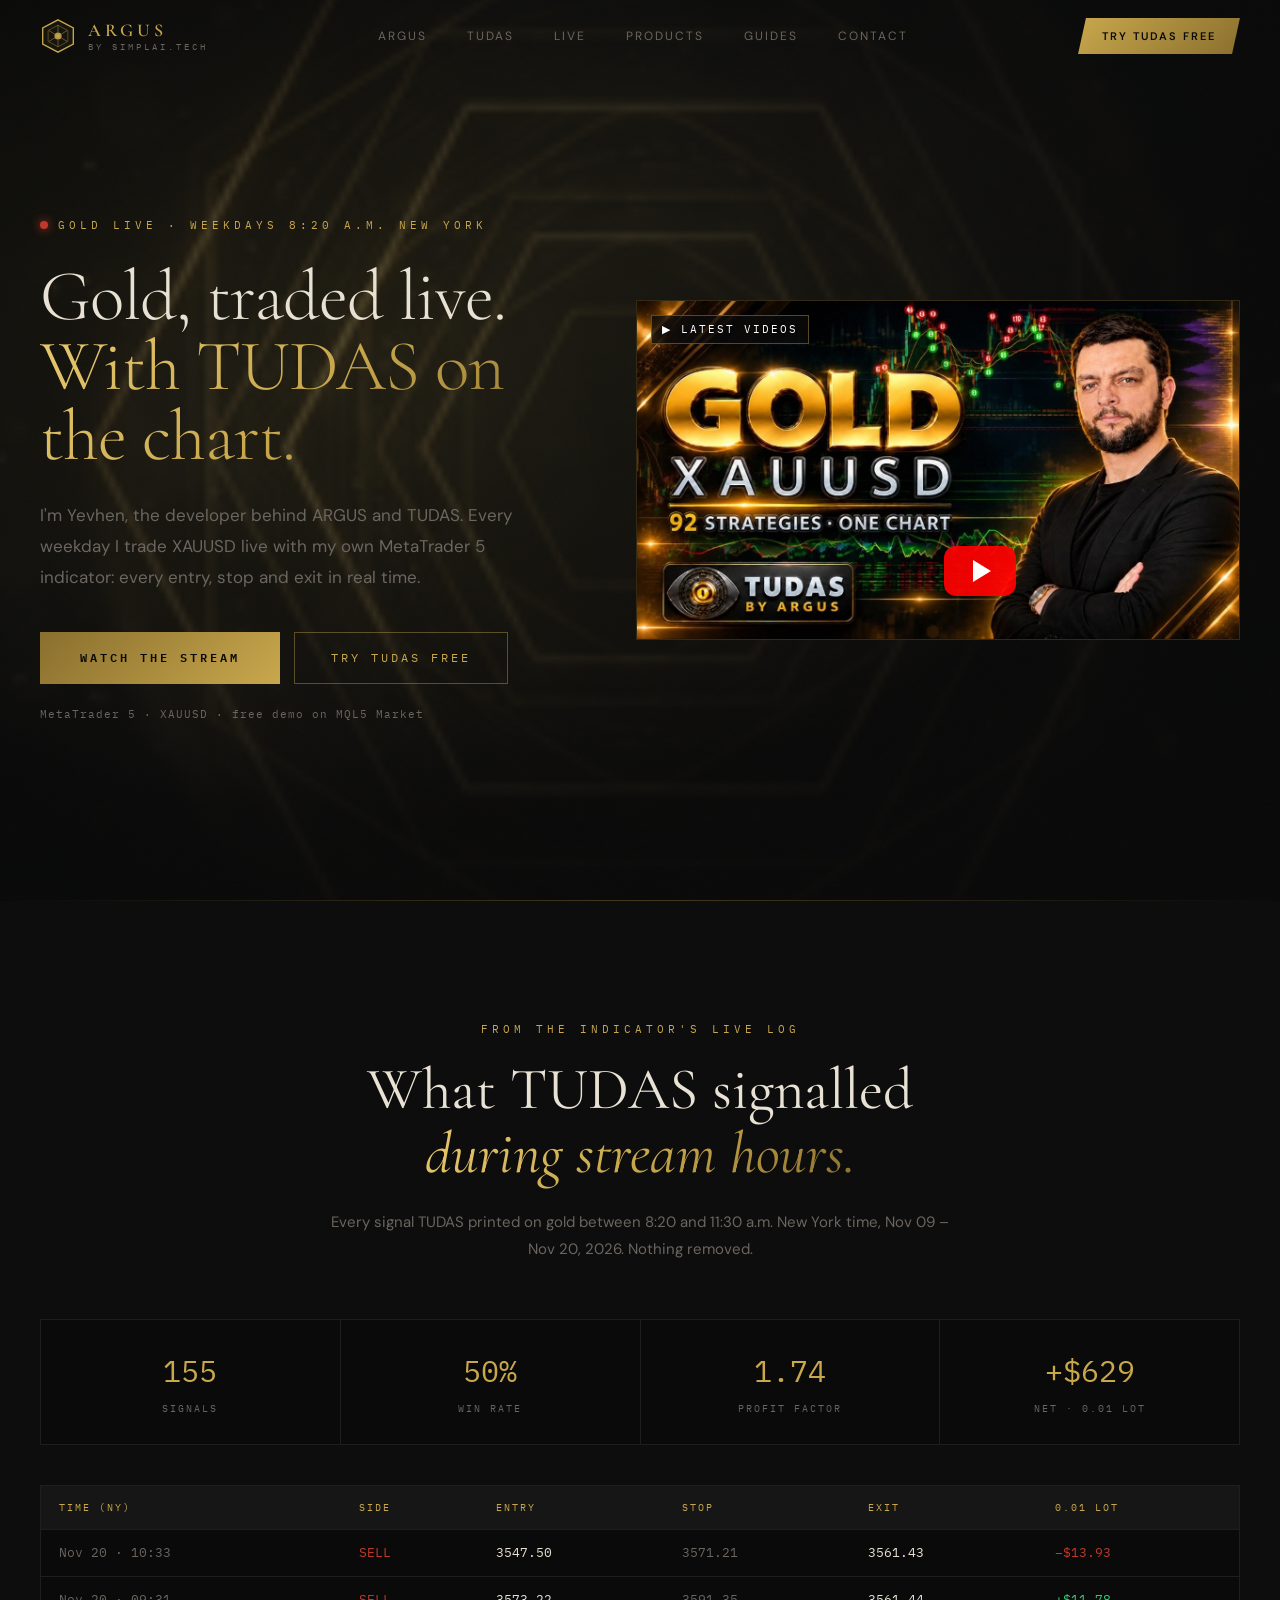
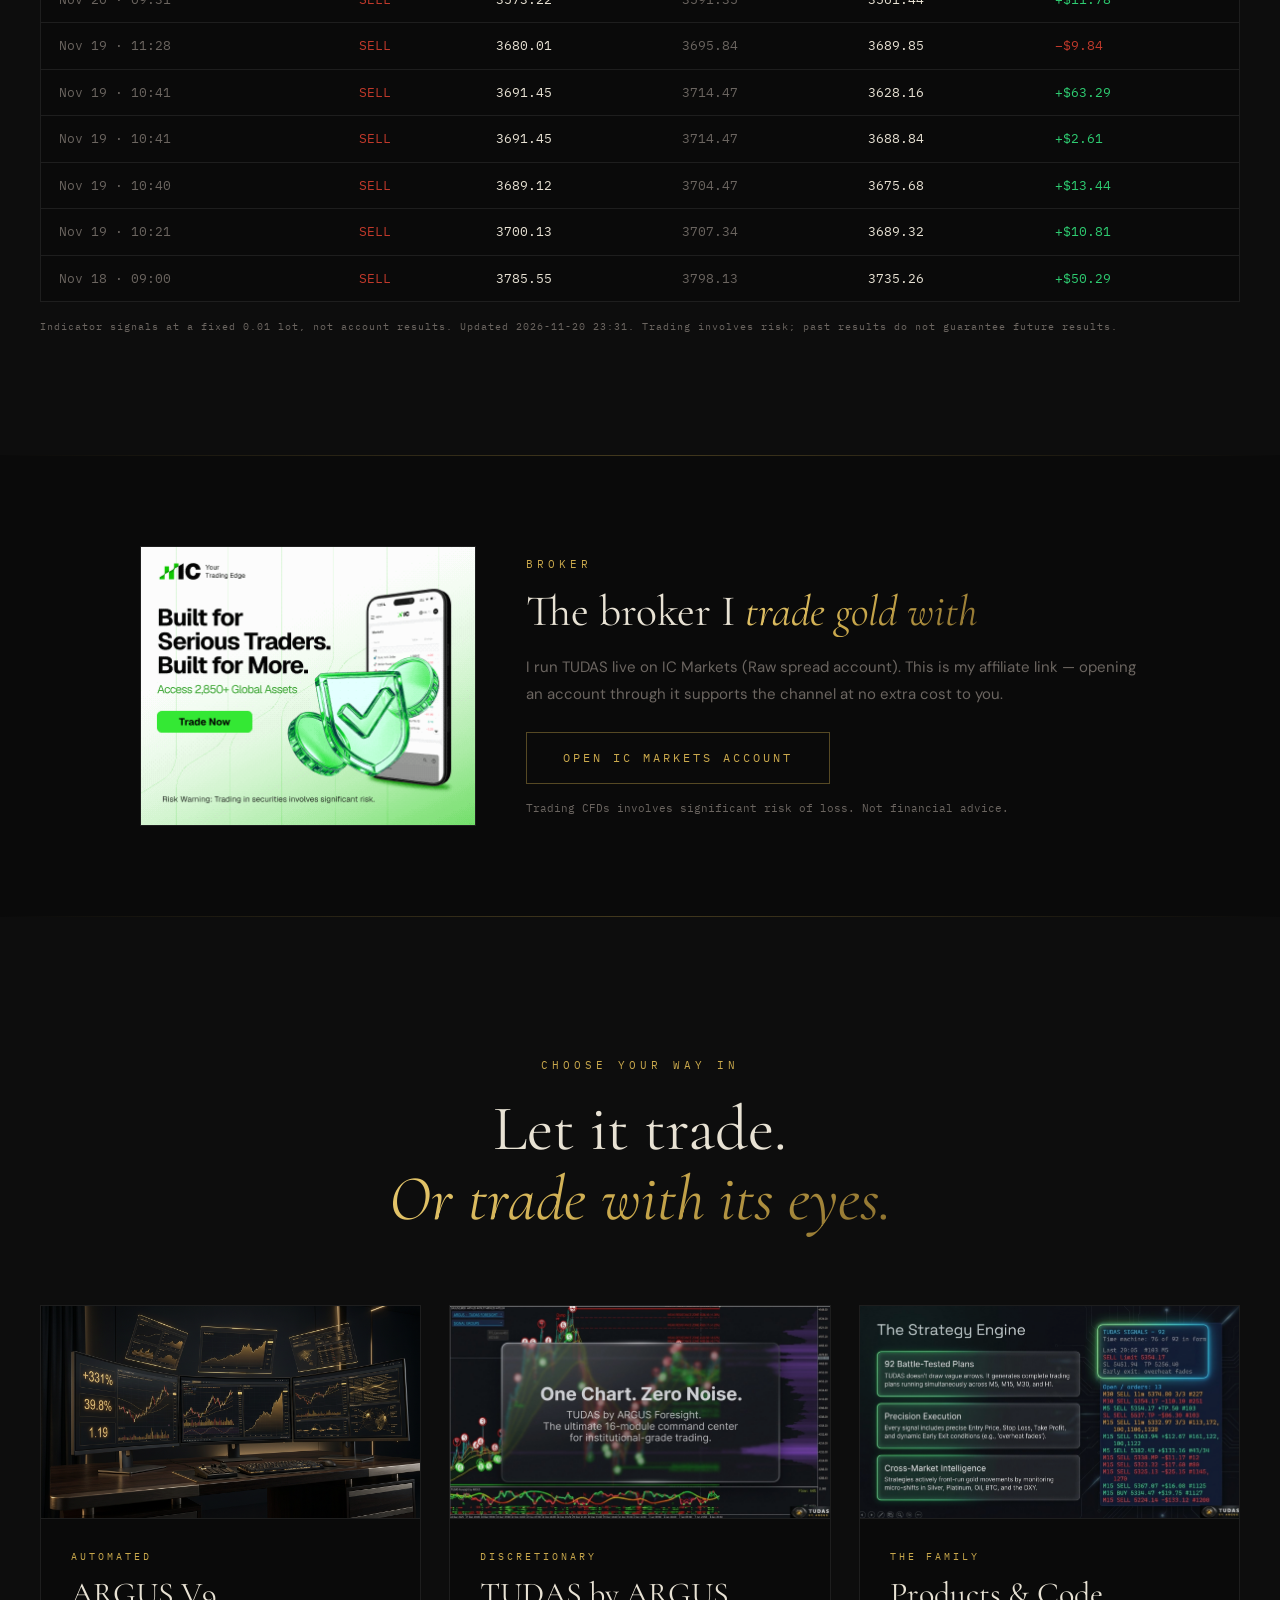
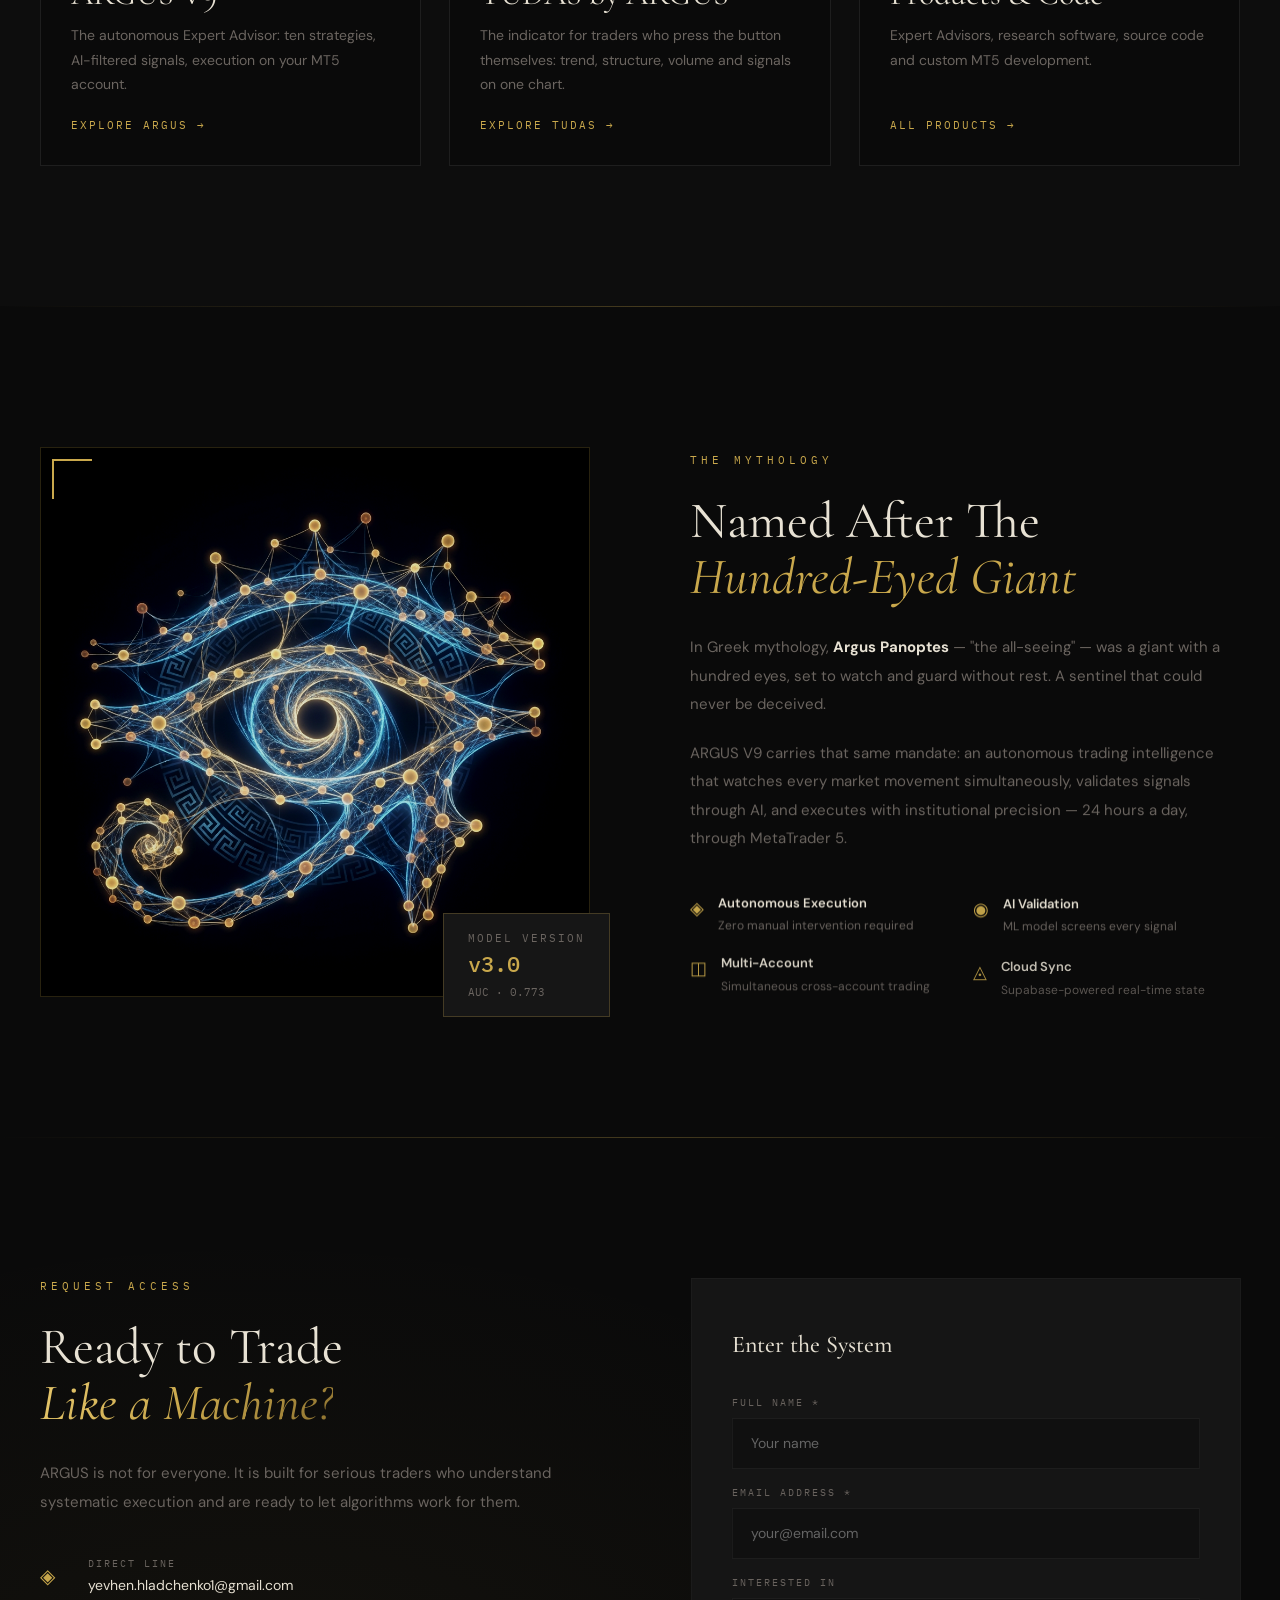
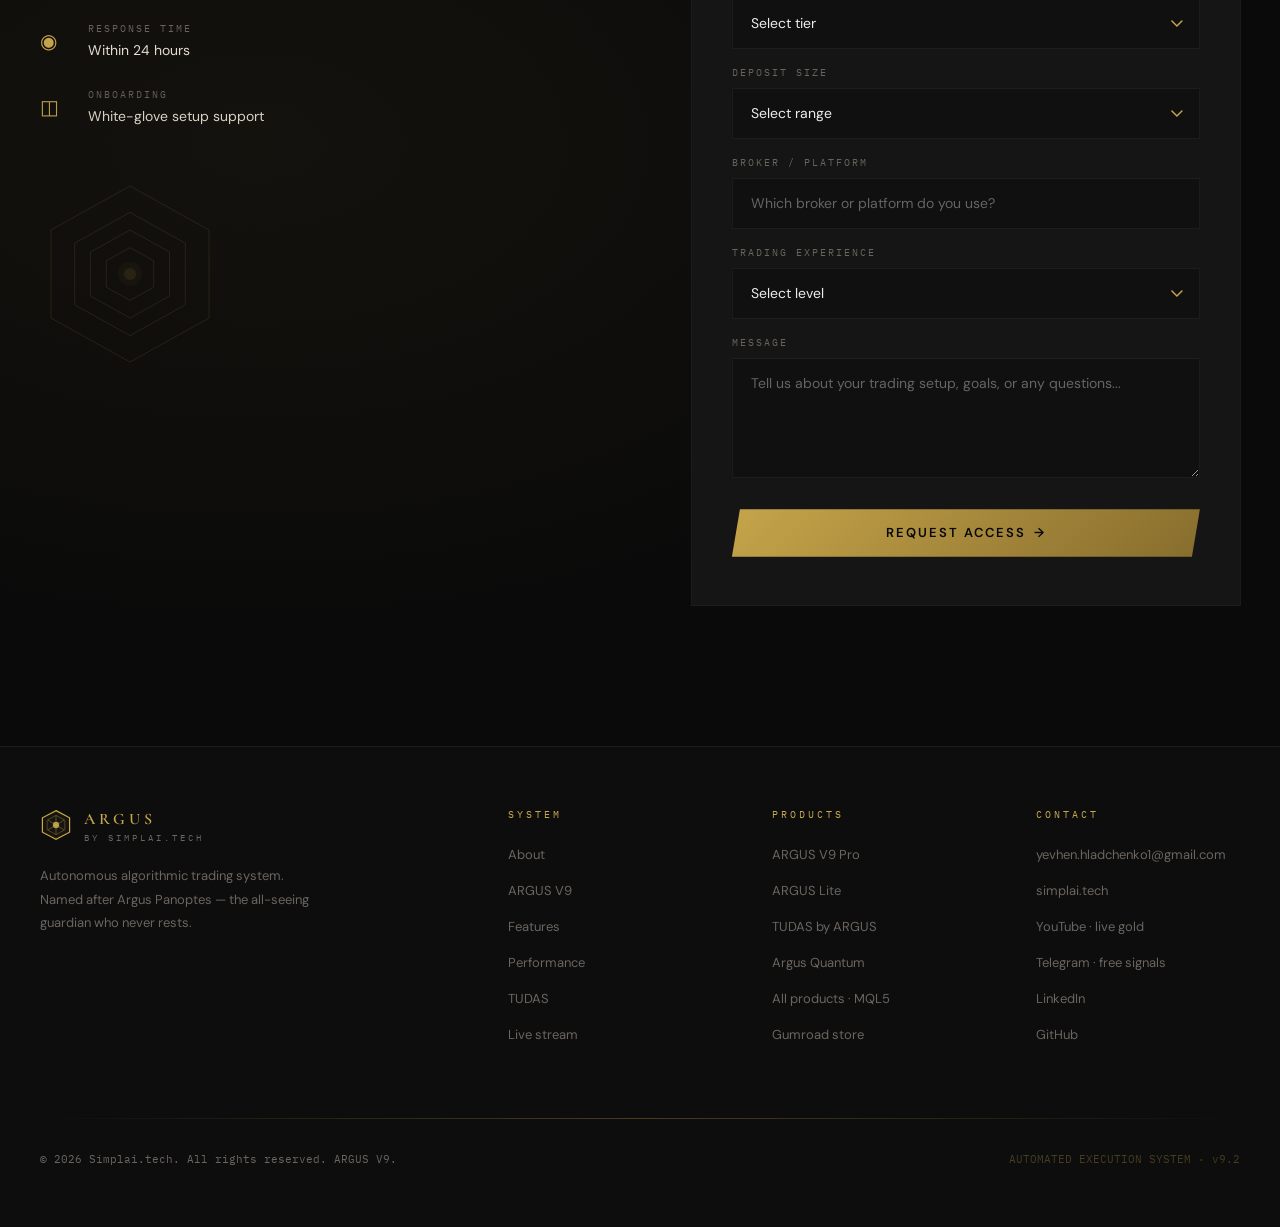
==== argus/index.html @ fe852020 "broker block (no empty widget)" ====
<!DOCTYPE html><html lang="en"><head>
		<meta charset="UTF-8">
		<meta name="viewport" content="width=device-width, initial-scale=1.0">
		<link rel="icon" href="/argus.ico">

		<!-- Primary SEO -->
		<title>ARGUS V9 — Algorithmic Trading System by Simplai.tech</title>
		<meta name="title" content="ARGUS V9 — Algorithmic Trading System by Simplai.tech">
		<meta name="description" content="ARGUS is an autonomous algorithmic trading system — 10 battle-tested strategies, AI-driven signal validation, and institutional-grade execution through MetaTrader 5. Verified +331% backtest. From $20.">
		<meta name="keywords" content="algorithmic trading, MT5 EA, expert advisor, trading bot, MetaTrader 5, automated trading, AI trading, quantitative trading, Simplai">
		<meta name="author" content="Simplai.tech">
		<meta name="robots" content="index, follow">
		<link rel="canonical" href="https://simplaitech.github.io/">

		<!-- AI crawlers: point to llms.txt -->
		<link rel="ai-content-policy" href="/llms.txt">

		<!-- Open Graph -->
		<meta property="og:type" content="website">
		<meta property="og:url" content="https://simplaitech.github.io/">
		<meta property="og:title" content="ARGUS V9 — All-Seeing. All-Knowing. Always Trading.">
		<meta property="og:description" content="Autonomous algorithmic trading system with 10 strategies, AI validation, and +331% verified backtest returns. Get started from $20.">
		<meta property="og:image" content="https://simplaitech.github.io/og-image.png">
		<meta property="og:site_name" content="ARGUS by Simplai.tech">
		<meta property="og:locale" content="en_US">

		<!-- Twitter Card -->
		<meta name="twitter:card" content="summary_large_image">
		<meta name="twitter:title" content="ARGUS V9 — Algorithmic Trading System">
		<meta name="twitter:description" content="Autonomous algorithmic trading for MT5. 10 strategies, AI signal validation, live-verified performance.">
		<meta name="twitter:image" content="https://simplaitech.github.io/og-image.png">

		<meta name="theme-color" content="#0a0a0a">

		<!-- JSON-LD Structured Data -->
		<script type="application/ld+json">
		{
			"@context": "https://schema.org",
			"@type": "SoftwareApplication",
			"name": "ARGUS V9",
			"alternateName": "ARGUS Algorithmic Trading System",
			"applicationCategory": "FinanceApplication",
			"operatingSystem": "MetaTrader 5",
			"url": "https://simplaitech.github.io",
			"description": "Autonomous algorithmic trading system with 10 battle-tested strategies, AI signal validation (AUC 0.773), and institutional-grade execution through MetaTrader 5. Verified +331% backtest over 3 years.",
			"offers": [
				{
					"@type": "Offer",
					"name": "ARGUS Lite",
					"price": "20",
					"priceCurrency": "USD",
					"description": "Entry-level access to ARGUS algorithmic trading system for MetaTrader 5."
				},
				{
					"@type": "Offer",
					"name": "ARGUS Pro",
					"description": "Full 10-strategy suite with multi-account execution, AI validator, and dedicated onboarding. Contact for pricing."
				}
			],
			"author": {
				"@type": "Organization",
				"name": "Simplai.tech",
				"url": "https://simplai.tech",
				"email": "yevhen.hladchenko1@gmail.com"
			},
			"featureList": [
				"10 proprietary trading strategies",
				"AI signal validation (ML model, AUC 0.773)",
				"Multi-account execution",
				"Telegram real-time alerts",
				"Economic news guard",
				"Session-aware trading (Asia, London, New York)",
				"Dynamic risk management",
				"Full backtest suite with Monte Carlo simulation"
			],
			"screenshot": "https://simplaitech.github.io/proof-analytics.png"
		}
		</script>

		<script type="application/ld+json">
		{
			"@context": "https://schema.org",
			"@type": "FAQPage",
			"mainEntity": [
				{
					"@type": "Question",
					"name": "Do I need trading experience to use ARGUS?",
					"acceptedAnswer": {
						"@type": "Answer",
						"text": "No. ARGUS handles signal generation, validation, and execution automatically. A personal setup call is included with every plan."
					}
				},
				{
					"@type": "Question",
					"name": "Which brokers does ARGUS support?",
					"acceptedAnswer": {
						"@type": "Answer",
						"text": "Any MT5-compatible broker. ARGUS connects via the standard MetaTrader 5 terminal."
					}
				},
				{
					"@type": "Question",
					"name": "What is the difference between ARGUS Lite and ARGUS Pro?",
					"acceptedAnswer": {
						"@type": "Answer",
						"text": "ARGUS Lite ($20 one-time) provides entry-level access with core strategies for a single MT5 account. ARGUS Pro includes the full 10-strategy suite, multi-account execution, AI Signal Validator, and dedicated onboarding. Contact for Pro pricing."
					}
				},
				{
					"@type": "Question",
					"name": "How quickly can I start trading with ARGUS?",
					"acceptedAnswer": {
						"@type": "Answer",
						"text": "After payment, setup takes under 48 hours including your personal onboarding call."
					}
				}
			]
		}
		</script>
		<script type="module" crossorigin="" src="/assets/index-C-zP-TEq.js"></script>
		<link rel="modulepreload" crossorigin="" href="/assets/react-BYOhtk1D.js">
		<link rel="modulepreload" crossorigin="" href="/assets/icons-CG9duShP.js">
		<link rel="modulepreload" crossorigin="" href="/assets/gsap-I1jVCVBc.js">
		<link rel="stylesheet" crossorigin="" href="/assets/index-C5UFaYpW.css">
	<script defer="" src="/runable.js" data-hostname="" data-url="https://r.lilstts.com/events"></script></head>
	<body>
		<div id="root"></div>
	

</body></html>
---- assets/index-C5UFaYpW.css ----
@import"https://fonts.googleapis.com/css2?family=Cormorant+Garamond:ital,wght@0,300;0,400;0,500;0,600;0,700;1,300;1,400;1,500;1,600&family=DM+Sans:ital,opsz,wght@0,9..40,300;0,9..40,400;0,9..40,500;0,9..40,600;1,9..40,300&family=IBM+Plex+Mono:wght@300;400;500&display=swap";@layer components;@layer properties{@supports (((-webkit-hyphens:none)) and (not (margin-trim:block))) or ((-moz-orient:inline) and (not (color:rgb(from red r g b)))){*,:before,:after,::backdrop{--tw-rotate-x:initial;--tw-rotate-y:initial;--tw-rotate-z:initial;--tw-skew-x:initial;--tw-skew-y:initial;--tw-border-style:solid;--tw-font-weight:initial;--tw-shadow:0 0 #0000;--tw-shadow-color:initial;--tw-shadow-alpha:100%;--tw-inset-shadow:0 0 #0000;--tw-inset-shadow-color:initial;--tw-inset-shadow-alpha:100%;--tw-ring-color:initial;--tw-ring-shadow:0 0 #0000;--tw-inset-ring-color:initial;--tw-inset-ring-shadow:0 0 #0000;--tw-ring-inset:initial;--tw-ring-offset-width:0px;--tw-ring-offset-color:#fff;--tw-ring-offset-shadow:0 0 #0000;--tw-outline-style:solid;--tw-blur:initial;--tw-brightness:initial;--tw-contrast:initial;--tw-grayscale:initial;--tw-hue-rotate:initial;--tw-invert:initial;--tw-opacity:initial;--tw-saturate:initial;--tw-sepia:initial;--tw-drop-shadow:initial;--tw-drop-shadow-color:initial;--tw-drop-shadow-alpha:100%;--tw-drop-shadow-size:initial;--tw-animation-delay:0s;--tw-animation-direction:normal;--tw-animation-duration:initial;--tw-animation-fill-mode:none;--tw-animation-iteration-count:1;--tw-enter-blur:0;--tw-enter-opacity:1;--tw-enter-rotate:0;--tw-enter-scale:1;--tw-enter-translate-x:0;--tw-enter-translate-y:0;--tw-exit-blur:0;--tw-exit-opacity:1;--tw-exit-rotate:0;--tw-exit-scale:1;--tw-exit-translate-x:0;--tw-exit-translate-y:0}}}@layer theme{:root,:host{--font-sans:-apple-system, BlinkMacSystemFont, "Segoe UI", Roboto, "Helvetica Neue", "Noto Sans", Arial, sans-serif, "Apple Color Emoji", "Segoe UI Emoji", "Segoe UI Symbol", "Noto Color Emoji";--font-mono:ui-monospace, SFMono-Regular, Menlo, Monaco, Consolas, "Liberation Mono", "Courier New", monospace;--color-white:#fff;--spacing:.25rem;--text-sm:.875rem;--text-sm--line-height:calc(1.25 / .875);--font-weight-medium:500;--radius-md:.375rem;--default-transition-duration:.15s;--default-transition-timing-function:cubic-bezier(.4, 0, .2, 1);--default-font-family:var(--font-sans);--default-mono-font-family:var(--font-mono)}}@layer base{*,:after,:before,::backdrop{box-sizing:border-box;border:0 solid;margin:0;padding:0}::file-selector-button{box-sizing:border-box;border:0 solid;margin:0;padding:0}html,:host{-webkit-text-size-adjust:100%;tab-size:4;line-height:1.5;font-family:var(--default-font-family,-apple-system, BlinkMacSystemFont, "Segoe UI", Roboto, "Helvetica Neue", "Noto Sans", Arial, sans-serif, "Apple Color Emoji", "Segoe UI Emoji", "Segoe UI Symbol", "Noto Color Emoji");font-feature-settings:var(--default-font-feature-settings,normal);font-variation-settings:var(--default-font-variation-settings,normal);-webkit-tap-highlight-color:transparent}hr{height:0;color:inherit;border-top-width:1px}abbr:where([title]){-webkit-text-decoration:underline dotted;text-decoration:underline dotted}h1,h2,h3,h4,h5,h6{font-size:inherit;font-weight:inherit}a{color:inherit;-webkit-text-decoration:inherit;text-decoration:inherit}b,strong{font-weight:bolder}code,kbd,samp,pre{font-family:var(--default-mono-font-family,ui-monospace, SFMono-Regular, Menlo, Monaco, Consolas, "Liberation Mono", "Courier New", monospace);font-feature-settings:var(--default-mono-font-feature-settings,normal);font-variation-settings:var(--default-mono-font-variation-settings,normal);font-size:1em}small{font-size:80%}sub,sup{vertical-align:baseline;font-size:75%;line-height:0;position:relative}sub{bottom:-.25em}sup{top:-.5em}table{text-indent:0;border-color:inherit;border-collapse:collapse}:-moz-focusring:where(:not(iframe)){outline:auto}progress{vertical-align:baseline}summary{display:list-item}ol,ul,menu{list-style:none}img,svg,video,canvas,audio,iframe,embed,object{vertical-align:middle;display:block}img,video{max-width:100%;height:auto}button,input,select,optgroup,textarea{font:inherit;font-feature-settings:inherit;font-variation-settings:inherit;letter-spacing:inherit;color:inherit;opacity:1;background-color:#0000;border-radius:0}::file-selector-button{font:inherit;font-feature-settings:inherit;font-variation-settings:inherit;letter-spacing:inherit;color:inherit;opacity:1;background-color:#0000;border-radius:0}:where(select:is([multiple],[size])) optgroup{font-weight:bolder}:where(select:is([multiple],[size])) optgroup option{padding-inline-start:20px}::file-selector-button{margin-inline-end:4px}::placeholder{opacity:1}@supports (not ((-webkit-appearance:-apple-pay-button))) or (contain-intrinsic-size:1px){::placeholder{color:currentColor}@supports (color:color-mix(in lab,red,red)){::placeholder{color:color-mix(in oklab,currentcolor 50%,transparent)}}}textarea{resize:vertical}::-webkit-search-decoration{-webkit-appearance:none}::-webkit-date-and-time-value{min-height:1lh;text-align:inherit}::-webkit-datetime-edit{display:inline-flex}::-webkit-datetime-edit-fields-wrapper{padding:0}::-webkit-datetime-edit{padding-block:0}::-webkit-datetime-edit-year-field{padding-block:0}::-webkit-datetime-edit-month-field{padding-block:0}::-webkit-datetime-edit-day-field{padding-block:0}::-webkit-datetime-edit-hour-field{padding-block:0}::-webkit-datetime-edit-minute-field{padding-block:0}::-webkit-datetime-edit-second-field{padding-block:0}::-webkit-datetime-edit-millisecond-field{padding-block:0}::-webkit-datetime-edit-meridiem-field{padding-block:0}::-webkit-calendar-picker-indicator{line-height:1}:-moz-ui-invalid{box-shadow:none}button,input:where([type=button],[type=reset],[type=submit]){appearance:button}::file-selector-button{appearance:button}::-webkit-inner-spin-button{height:auto}::-webkit-outer-spin-button{height:auto}[hidden]:where(:not([hidden=until-found])){display:none!important}}@layer utilities{.collapse{visibility:collapse}.visible{visibility:visible}.absolute{position:absolute}.fixed{position:fixed}.relative{position:relative}.block{display:block}.flex{display:flex}.grid{display:grid}.hidden{display:none}.inline-block{display:inline-block}.inline-flex{display:inline-flex}.size-8{width:calc(var(--spacing) * 8);height:calc(var(--spacing) * 8)}.size-9{width:calc(var(--spacing) * 9);height:calc(var(--spacing) * 9)}.size-10{width:calc(var(--spacing) * 10);height:calc(var(--spacing) * 10)}.h-8{height:calc(var(--spacing) * 8)}.h-9{height:calc(var(--spacing) * 9)}.h-10{height:calc(var(--spacing) * 10)}.flex-shrink{flex-shrink:1}.shrink-0{flex-shrink:0}.transform{transform:var(--tw-rotate-x, ) var(--tw-rotate-y, ) var(--tw-rotate-z, ) var(--tw-skew-x, ) var(--tw-skew-y, )}.resize{resize:both}.items-center{align-items:center}.justify-center{justify-content:center}.gap-1\.5{gap:calc(var(--spacing) * 1.5)}.gap-2{gap:calc(var(--spacing) * 2)}.rounded-md{border-radius:var(--radius-md)}.border{border-style:var(--tw-border-style);border-width:1px}.px-3{padding-inline:calc(var(--spacing) * 3)}.px-4{padding-inline:calc(var(--spacing) * 4)}.px-6{padding-inline:calc(var(--spacing) * 6)}.py-2{padding-block:calc(var(--spacing) * 2)}.font-mono{font-family:var(--font-mono)}.text-sm{font-size:var(--text-sm);line-height:var(--tw-leading,var(--text-sm--line-height))}.font-medium{--tw-font-weight:var(--font-weight-medium);font-weight:var(--font-weight-medium)}.whitespace-nowrap{white-space:nowrap}.text-white{color:var(--color-white)}.uppercase{text-transform:uppercase}.italic{font-style:italic}.underline-offset-4{text-underline-offset:4px}.shadow-xs{--tw-shadow:0 1px 2px 0 var(--tw-shadow-color,#0000000d);box-shadow:var(--tw-inset-shadow),var(--tw-inset-ring-shadow),var(--tw-ring-offset-shadow),var(--tw-ring-shadow),var(--tw-shadow)}.outline{outline-style:var(--tw-outline-style);outline-width:1px}.filter{filter:var(--tw-blur, ) var(--tw-brightness, ) var(--tw-contrast, ) var(--tw-grayscale, ) var(--tw-hue-rotate, ) var(--tw-invert, ) var(--tw-saturate, ) var(--tw-sepia, ) var(--tw-drop-shadow, )}.transition{transition-property:color,background-color,border-color,outline-color,text-decoration-color,fill,stroke,--tw-gradient-from,--tw-gradient-via,--tw-gradient-to,opacity,box-shadow,transform,translate,scale,rotate,filter,-webkit-backdrop-filter,backdrop-filter,display,content-visibility,overlay,pointer-events;transition-timing-function:var(--tw-ease,var(--default-transition-timing-function));transition-duration:var(--tw-duration,var(--default-transition-duration))}.transition-all{transition-property:all;transition-timing-function:var(--tw-ease,var(--default-transition-timing-function));transition-duration:var(--tw-duration,var(--default-transition-duration))}.outline-none{--tw-outline-style:none;outline-style:none}.running{animation-play-state:running}@media(hover:hover){.hover\:underline:hover{text-decoration-line:underline}}.focus-visible\:ring-\[3px\]:focus-visible{--tw-ring-shadow:var(--tw-ring-inset, ) 0 0 0 calc(3px + var(--tw-ring-offset-width)) var(--tw-ring-color,currentcolor);box-shadow:var(--tw-inset-shadow),var(--tw-inset-ring-shadow),var(--tw-ring-offset-shadow),var(--tw-ring-shadow),var(--tw-shadow)}.disabled\:pointer-events-none:disabled{pointer-events:none}.disabled\:opacity-50:disabled{opacity:.5}.has-\[\>svg\]\:px-2\.5:has(>svg){padding-inline:calc(var(--spacing) * 2.5)}.has-\[\>svg\]\:px-3:has(>svg){padding-inline:calc(var(--spacing) * 3)}.has-\[\>svg\]\:px-4:has(>svg){padding-inline:calc(var(--spacing) * 4)}.\[\&_svg\]\:pointer-events-none svg{pointer-events:none}.\[\&_svg\]\:shrink-0 svg{flex-shrink:0}.\[\&_svg\:not\(\[class\*\=\'size-\'\]\)\]\:size-4 svg:not([class*=size-]){width:calc(var(--spacing) * 4);height:calc(var(--spacing) * 4)}}@property --tw-animation-delay{syntax:"*";inherits:false;initial-value:0s}@property --tw-animation-direction{syntax:"*";inherits:false;initial-value:normal}@property --tw-animation-duration{syntax:"*";inherits:false}@property --tw-animation-fill-mode{syntax:"*";inherits:false;initial-value:none}@property --tw-animation-iteration-count{syntax:"*";inherits:false;initial-value:1}@property --tw-enter-blur{syntax:"*";inherits:false;initial-value:0}@property --tw-enter-opacity{syntax:"*";inherits:false;initial-value:1}@property --tw-enter-rotate{syntax:"*";inherits:false;initial-value:0}@property --tw-enter-scale{syntax:"*";inherits:false;initial-value:1}@property --tw-enter-translate-x{syntax:"*";inherits:false;initial-value:0}@property --tw-enter-translate-y{syntax:"*";inherits:false;initial-value:0}@property --tw-exit-blur{syntax:"*";inherits:false;initial-value:0}@property --tw-exit-opacity{syntax:"*";inherits:false;initial-value:1}@property --tw-exit-rotate{syntax:"*";inherits:false;initial-value:0}@property --tw-exit-scale{syntax:"*";inherits:false;initial-value:1}@property --tw-exit-translate-x{syntax:"*";inherits:false;initial-value:0}@property --tw-exit-translate-y{syntax:"*";inherits:false;initial-value:0}:root{--gold:#c9a84c;--gold-dark:#8a6f2e;--gold-light:#e8c96e;--black:#0a0a0a;--surface:#0d0d0d;--surface-2:#111;--surface-3:#161616;--border:#1e1e1e;--text:#e8e2d4;--text-muted:#6b6560;--red:#c0392b;--green:#2ecc71}*{box-sizing:border-box;margin:0;padding:0}html{scroll-behavior:smooth}body{background:var(--black);color:var(--text);-webkit-font-smoothing:antialiased;font-family:DM Sans,sans-serif;overflow-x:hidden}::-webkit-scrollbar{width:4px}::-webkit-scrollbar-track{background:var(--black)}::-webkit-scrollbar-thumb{background:var(--gold-dark)}.font-display{font-family:Cormorant Garamond,serif}.font-mono{font-family:IBM Plex Mono,monospace}.font-body{font-family:DM Sans,sans-serif}body:before{content:"";pointer-events:none;z-index:9999;opacity:.35;background-image:url("data:image/svg+xml,%3Csvg viewBox='0 0 512 512' xmlns='http://www.w3.org/2000/svg'%3E%3Cfilter id='n'%3E%3CfeTurbulence type='fractalNoise' baseFrequency='0.75' numOctaves='4' stitchTiles='stitch'/%3E%3C/filter%3E%3Crect width='100%25' height='100%25' filter='url(%23n)' opacity='0.04'/%3E%3C/svg%3E");position:fixed;inset:0}.text-gold-gradient{background:linear-gradient(135deg,var(--gold-light) 0%,var(--gold) 50%,var(--gold-dark) 100%);-webkit-text-fill-color:transparent;-webkit-background-clip:text;background-clip:text}.border-gold{border-color:var(--gold)}.border-gold-subtle{border-color:#c9a84c33}.divider{background:linear-gradient(90deg,transparent,var(--gold),transparent);opacity:.3;width:100%;height:1px}.glow-gold{box-shadow:0 0 40px #c9a84c26,0 0 80px #c9a84c0d}.clip-hex{clip-path:polygon(50% 0%,93.3% 25%,93.3% 75%,50% 100%,6.7% 75%,6.7% 25%)}@keyframes radar-sweep{0%{transform:rotate(0)}to{transform:rotate(360deg)}}@keyframes pulse-ring{0%{opacity:.6;transform:scale(1)}to{opacity:0;transform:scale(2.5)}}@keyframes float{0%,to{transform:translateY(0)}50%{transform:translateY(-12px)}}@keyframes scanline{0%{transform:translateY(-100%)}to{transform:translateY(100vh)}}@keyframes blink{0%,to{opacity:1}50%{opacity:0}}@keyframes shimmer{0%{background-position:-200%}to{background-position:200%}}.animate-radar{animation:8s linear infinite radar-sweep}.animate-pulse-ring{animation:3s ease-out infinite pulse-ring}.animate-float{animation:6s ease-in-out infinite float}.animate-blink{animation:1s step-end infinite blink}.reveal{opacity:0;transform:translateY(40px)}.reveal-left{opacity:0;transform:translate(-60px)}.reveal-right{opacity:0;transform:translate(60px)}.reveal-scale{opacity:0;transform:scale(.9)}nav{z-index:1000;transition:all .4s;position:fixed;top:0;left:0;right:0}nav.scrolled{-webkit-backdrop-filter:blur(20px);backdrop-filter:blur(20px);background:#0a0a0aeb;border-bottom:1px solid #c9a84c26}.btn-gold{background:linear-gradient(135deg,var(--gold) 0%,var(--gold-dark) 100%);color:var(--black);letter-spacing:2px;text-transform:uppercase;cursor:pointer;clip-path:polygon(8px 0%,100% 0%,calc(100% - 8px) 100%,0% 100%);border:none;align-items:center;gap:8px;padding:14px 36px;font-family:DM Sans,sans-serif;font-size:13px;font-weight:600;transition:all .3s;display:inline-flex;position:relative;overflow:hidden}.btn-gold:before{content:"";background:linear-gradient(135deg,var(--gold-light) 0%,var(--gold) 100%);opacity:0;transition:opacity .3s;position:absolute;inset:0}.btn-gold:hover:before{opacity:1}.btn-gold:hover{transform:translateY(-2px);box-shadow:0 8px 30px #c9a84c4d}.btn-outline{color:var(--gold);letter-spacing:2px;text-transform:uppercase;cursor:pointer;clip-path:polygon(8px 0%,100% 0%,calc(100% - 8px) 100%,0% 100%);background:0 0;border:1px solid #c9a84c66;align-items:center;gap:8px;padding:13px 35px;font-family:DM Sans,sans-serif;font-size:13px;font-weight:500;transition:all .3s;display:inline-flex}.btn-outline:hover{border-color:var(--gold);background:#c9a84c14;transform:translateY(-2px)}.card-dark{background:var(--surface-3);border:1px solid var(--border);transition:all .4s}.card-dark:hover{background:#161616e6;border-color:#c9a84c4d;transform:translateY(-4px);box-shadow:0 20px 60px #00000080,0 0 40px #c9a84c0d}.kpi-value{color:var(--gold);font-family:IBM Plex Mono,monospace;font-size:2.5rem;font-weight:500;line-height:1}.form-input{border:1px solid var(--border);color:#f0f0f0;appearance:none;background:#111;outline:none;width:100%;padding:14px 18px;font-family:DM Sans,sans-serif;font-size:14px;transition:all .3s}.form-input:focus{background:#161610;border-color:#c9a84c80}.form-input::placeholder{color:#666}select.form-input{cursor:pointer;background-image:url("data:image/svg+xml,%3Csvg xmlns='http://www.w3.org/2000/svg' width='12' height='8' viewBox='0 0 12 8'%3E%3Cpath d='M1 1l5 5 5-5' stroke='%23c9a84c' stroke-width='1.5' fill='none' stroke-linecap='round'/%3E%3C/svg%3E");background-position:right 16px center;background-repeat:no-repeat;padding-right:40px}select.form-input option{color:#f0f0f0;background:#111}select.form-input option:disabled,select.form-input option[value=""]{color:#666}textarea.form-input{resize:vertical;min-height:120px}.hex-bg{background-image:url("data:image/svg+xml,%3Csvg xmlns='http://www.w3.org/2000/svg' width='60' height='52' viewBox='0 0 60 52'%3E%3Cpath d='M30 2L58 17v18L30 50 2 35V17z' fill='none' stroke='rgba(201,168,76,0.06)' stroke-width='1'/%3E%3C/svg%3E");background-size:60px 52px}.parallax-layer{will-change:transform}.section-label{letter-spacing:4px;text-transform:uppercase;color:var(--gold);opacity:.7;font-family:IBM Plex Mono,monospace;font-size:11px}.line-label{align-items:center;gap:16px;display:flex}.line-label:before,.line-label:after{content:"";background:linear-gradient(90deg,#0000,#c9a84c4d);flex:1;height:1px}.line-label:after{background:linear-gradient(90deg,#c9a84c4d,#0000)}.strategy-tag{letter-spacing:1px;color:var(--gold);background:#c9a84c0d;border:1px solid #c9a84c33;align-items:center;gap:8px;padding:8px 16px;font-family:IBM Plex Mono,monospace;font-size:11px;transition:all .3s;display:inline-flex}.strategy-tag:hover{border-color:var(--gold);background:#c9a84c1a}.compare-table{border-collapse:collapse;width:100%}.compare-table th{letter-spacing:2px;text-transform:uppercase;color:var(--text-muted);border-bottom:1px solid var(--border);text-align:left;padding:16px 24px;font-family:IBM Plex Mono,monospace;font-size:11px}.compare-table td{color:var(--text);border-bottom:1px solid #1e1e1ecc;padding:14px 24px;font-size:14px}.compare-table tr:hover td{background:#c9a84c08}.badge-lite{border:1px solid var(--border);letter-spacing:1px;color:var(--text-muted);background:#ffffff0f;padding:3px 10px;font-family:IBM Plex Mono,monospace;font-size:10px;display:inline-block}.badge-pro{letter-spacing:1px;color:var(--gold);background:#c9a84c1a;border:1px solid #c9a84c4d;padding:3px 10px;font-family:IBM Plex Mono,monospace;font-size:10px;display:inline-block}.cursor-line:after{content:"|";color:var(--gold);margin-left:2px;animation:1s step-end infinite blink}[data-runable-badge]{display:none!important}.lite-table-wrap{overflow:hidden}.hidden-mobile{display:flex}.show-mobile{display:none}.mobile-menu{-webkit-backdrop-filter:blur(20px);backdrop-filter:blur(20px);z-index:999;background:#0a0a0af7;border-bottom:1px solid #c9a84c26;flex-direction:column;gap:0;padding:24px 24px 32px;display:none;position:fixed;top:72px;left:0;right:0}.mobile-menu.open{display:flex}.mobile-menu a{letter-spacing:2px;text-transform:uppercase;color:var(--text-muted);border-bottom:1px solid #ffffff0d;padding:16px 0;font-family:DM Sans,sans-serif;font-size:14px;text-decoration:none;transition:color .2s}.mobile-menu a:last-of-type{border-bottom:none}.mobile-menu a:hover{color:var(--gold)}.mobile-menu .mobile-cta{justify-content:center;margin-top:20px;display:flex}@media(max-width:768px){.hidden-mobile{display:none!important}.show-mobile{display:flex!important}nav>div{padding:0 20px!important}.section-pad{padding:80px 20px!important}.hero-grid,.two-col-grid{grid-template-columns:1fr!important;gap:40px!important}.four-col-grid{grid-template-columns:repeat(2,1fr)!important;gap:1px!important}.three-col-grid{grid-template-columns:1fr!important;gap:16px!important}.footer-grid{grid-template-columns:1fr 1fr!important;gap:32px!important}.lite-table-wrap{-webkit-overflow-scrolling:touch;overflow-x:auto}.hero-stats{flex-wrap:wrap;gap:24px!important}.btn-stack{flex-direction:column!important;align-items:stretch!important}.btn-stack a,.btn-stack button{text-align:center;justify-content:center}.how-step{flex-direction:row!important;align-items:flex-start!important;gap:20px!important;display:flex!important}.how-step-spacer{display:none!important}.how-step-left,.how-step-right{text-align:left!important;flex:1!important;order:2!important;padding:8px 0 32px!important}.how-step>div:not(.how-step-left):not(.how-step-right):not(.how-step-spacer){flex-shrink:0!important;order:1!important}.how-step-left .detail-list,.how-step-right .detail-list{align-items:flex-start!important}.perf-cards{grid-template-columns:1fr!important;gap:16px!important}.contact-grid{grid-template-columns:1fr!important;gap:48px!important}.kpi-grid{grid-template-columns:repeat(2,1fr)!important}.verified-cards,.risk-grid,.what-grid{grid-template-columns:1fr!important;gap:16px!important}.tab-bar{-webkit-overflow-scrolling:touch;white-space:nowrap;padding-bottom:0;overflow-x:auto}.live-proof-img{max-height:none!important}.live-proof-overlay{display:none!important}.live-proof-mobile-bar{border:1px solid var(--border);background:var(--surface-3);border-top:none;padding:16px 20px;display:block!important}.why-table-row{grid-template-columns:1fr!important;gap:0!important}.why-table-row>div{border-bottom:1px solid var(--border);border-left:none!important}.why-table-row>div:last-child{border-bottom:none}.section-heading h2{font-size:clamp(32px,8vw,48px)!important}.about-float-card{margin-top:16px;position:static!important;bottom:auto!important;right:auto!important}.contact-eye{display:none}.radar-wrap{margin:0 auto;width:280px!important;height:280px!important}.footer-bottom{flex-direction:column!important;align-items:flex-start!important;gap:8px!important}footer{padding:48px 20px!important}.dashboard-section{padding:48px 20px 80px!important}.why-row{grid-template-columns:1fr 1fr!important}.why-row>div:first-child{color:var(--text-muted)!important;background:#ffffff05!important;grid-column:1/-1!important;padding:10px 16px 4px!important;font-size:11px!important;font-weight:600!important}.why-row>div:not(:first-child){border-left:none!important;padding:8px 16px 12px!important;font-size:12px!important}.why-row-header{display:none!important}.lite-table-wrap{-webkit-overflow-scrolling:touch;border-radius:0;overflow-x:auto!important}.lite-table-wrap>div{min-width:420px}.urgency-bar{padding:24px 20px!important}.nav-inner{padding:0 20px!important}}@media(max-width:480px){.kpi-grid,.four-col-grid{grid-template-columns:1fr!important}.footer-grid{grid-template-columns:1fr!important;gap:24px!important}nav>div{height:60px!important}.mobile-menu{top:60px}}@media(max-width:900px){.eco-grid-3,.eco-grid-cards{grid-template-columns:1fr!important}.eco-grid-2{grid-template-columns:1fr!important;gap:40px!important}.eco-grid-4{grid-template-columns:1fr 1fr!important}}@media(hover:none){.slide-arrow{display:none}}@media(max-width:900px){.broker-grid{grid-template-columns:1fr!important;gap:36px!important}.broker-banner{order:2;width:100%;max-width:300px;margin:0 auto}}@property --tw-rotate-x{syntax:"*";inherits:false}@property --tw-rotate-y{syntax:"*";inherits:false}@property --tw-rotate-z{syntax:"*";inherits:false}@property --tw-skew-x{syntax:"*";inherits:false}@property --tw-skew-y{syntax:"*";inherits:false}@property --tw-border-style{syntax:"*";inherits:false;initial-value:solid}@property --tw-font-weight{syntax:"*";inherits:false}@property --tw-shadow{syntax:"*";inherits:false;initial-value:0 0 #0000}@property --tw-shadow-color{syntax:"*";inherits:false}@property --tw-shadow-alpha{syntax:"<percentage>";inherits:false;initial-value:100%}@property --tw-inset-shadow{syntax:"*";inherits:false;initial-value:0 0 #0000}@property --tw-inset-shadow-color{syntax:"*";inherits:false}@property --tw-inset-shadow-alpha{syntax:"<percentage>";inherits:false;initial-value:100%}@property --tw-ring-color{syntax:"*";inherits:false}@property --tw-ring-shadow{syntax:"*";inherits:false;initial-value:0 0 #0000}@property --tw-inset-ring-color{syntax:"*";inherits:false}@property --tw-inset-ring-shadow{syntax:"*";inherits:false;initial-value:0 0 #0000}@property --tw-ring-inset{syntax:"*";inherits:false}@property --tw-ring-offset-width{syntax:"<length>";inherits:false;initial-value:0}@property --tw-ring-offset-color{syntax:"*";inherits:false;initial-value:#fff}@property --tw-ring-offset-shadow{syntax:"*";inherits:false;initial-value:0 0 #0000}@property --tw-outline-style{syntax:"*";inherits:false;initial-value:solid}@property --tw-blur{syntax:"*";inherits:false}@property --tw-brightness{syntax:"*";inherits:false}@property --tw-contrast{syntax:"*";inherits:false}@property --tw-grayscale{syntax:"*";inherits:false}@property --tw-hue-rotate{syntax:"*";inherits:false}@property --tw-invert{syntax:"*";inherits:false}@property --tw-opacity{syntax:"*";inherits:false}@property --tw-saturate{syntax:"*";inherits:false}@property --tw-sepia{syntax:"*";inherits:false}@property --tw-drop-shadow{syntax:"*";inherits:false}@property --tw-drop-shadow-color{syntax:"*";inherits:false}@property --tw-drop-shadow-alpha{syntax:"<percentage>";inherits:false;initial-value:100%}@property --tw-drop-shadow-size{syntax:"*";inherits:false}
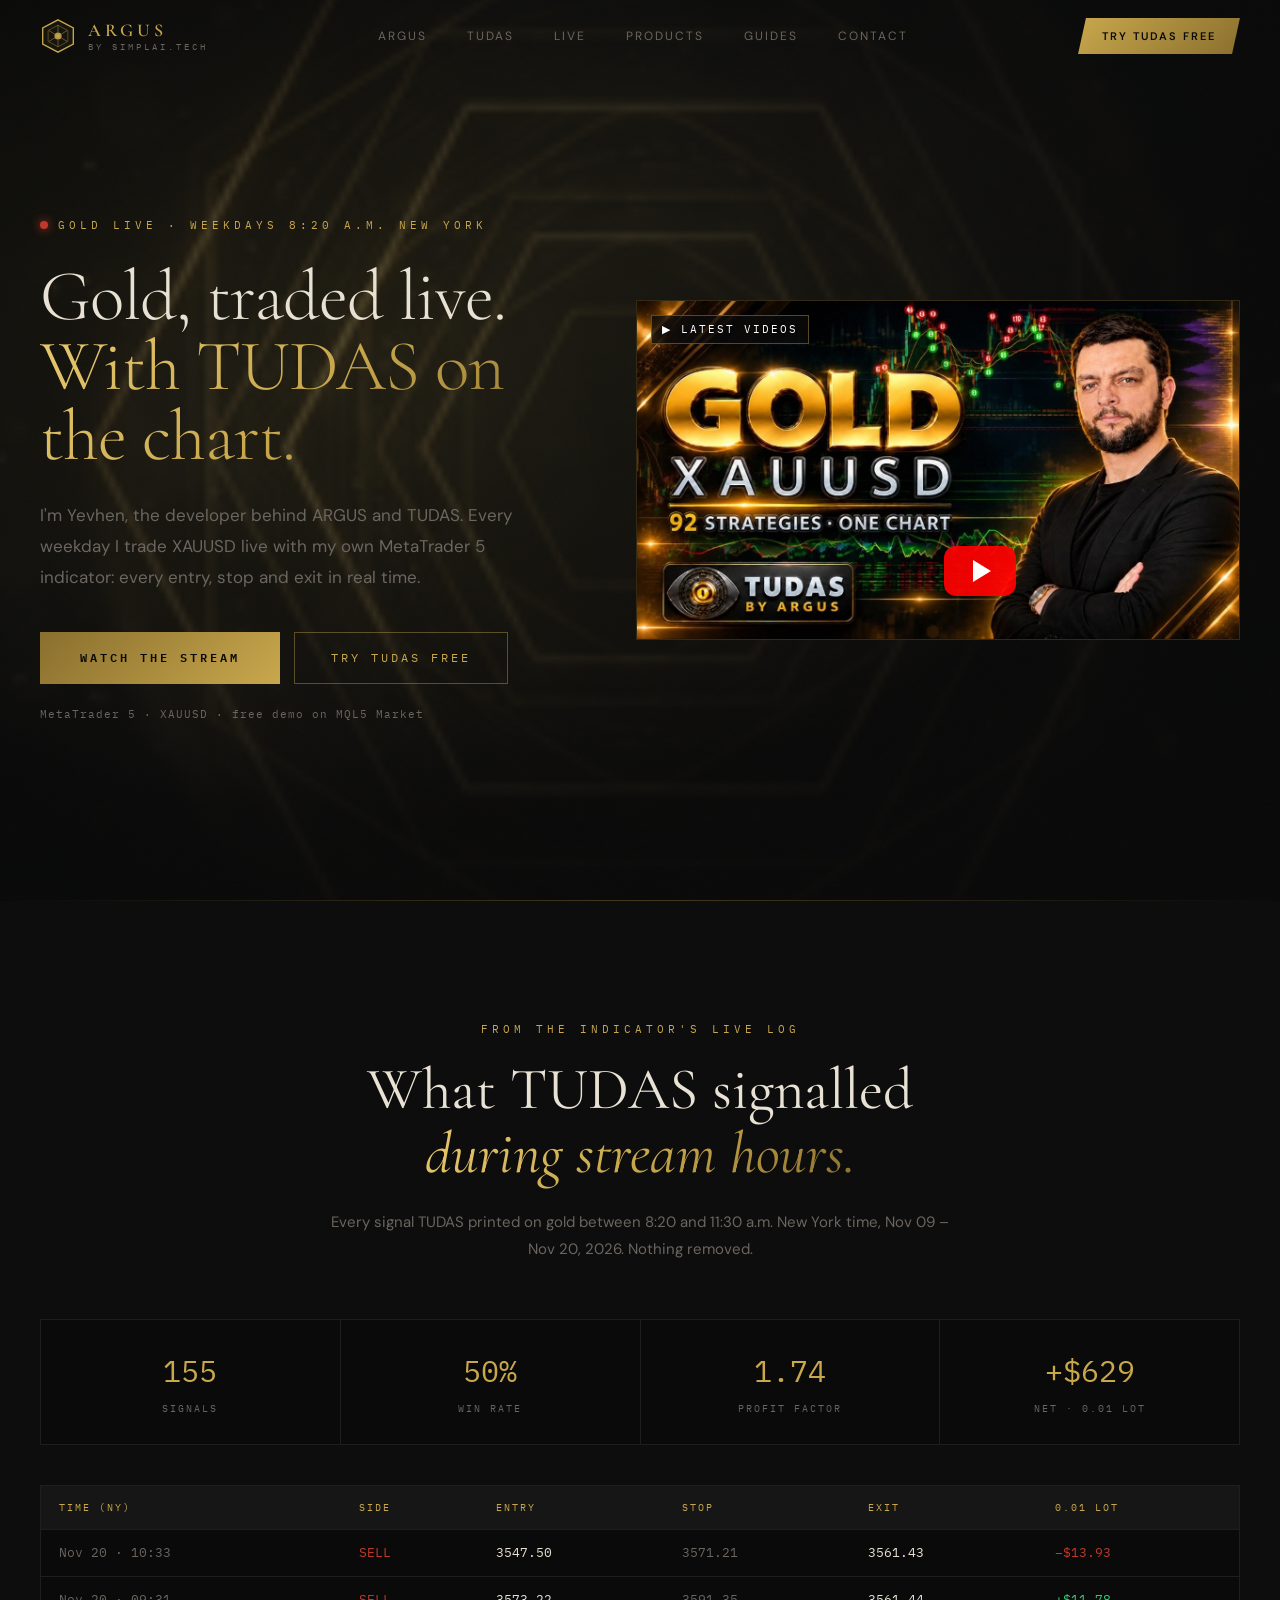
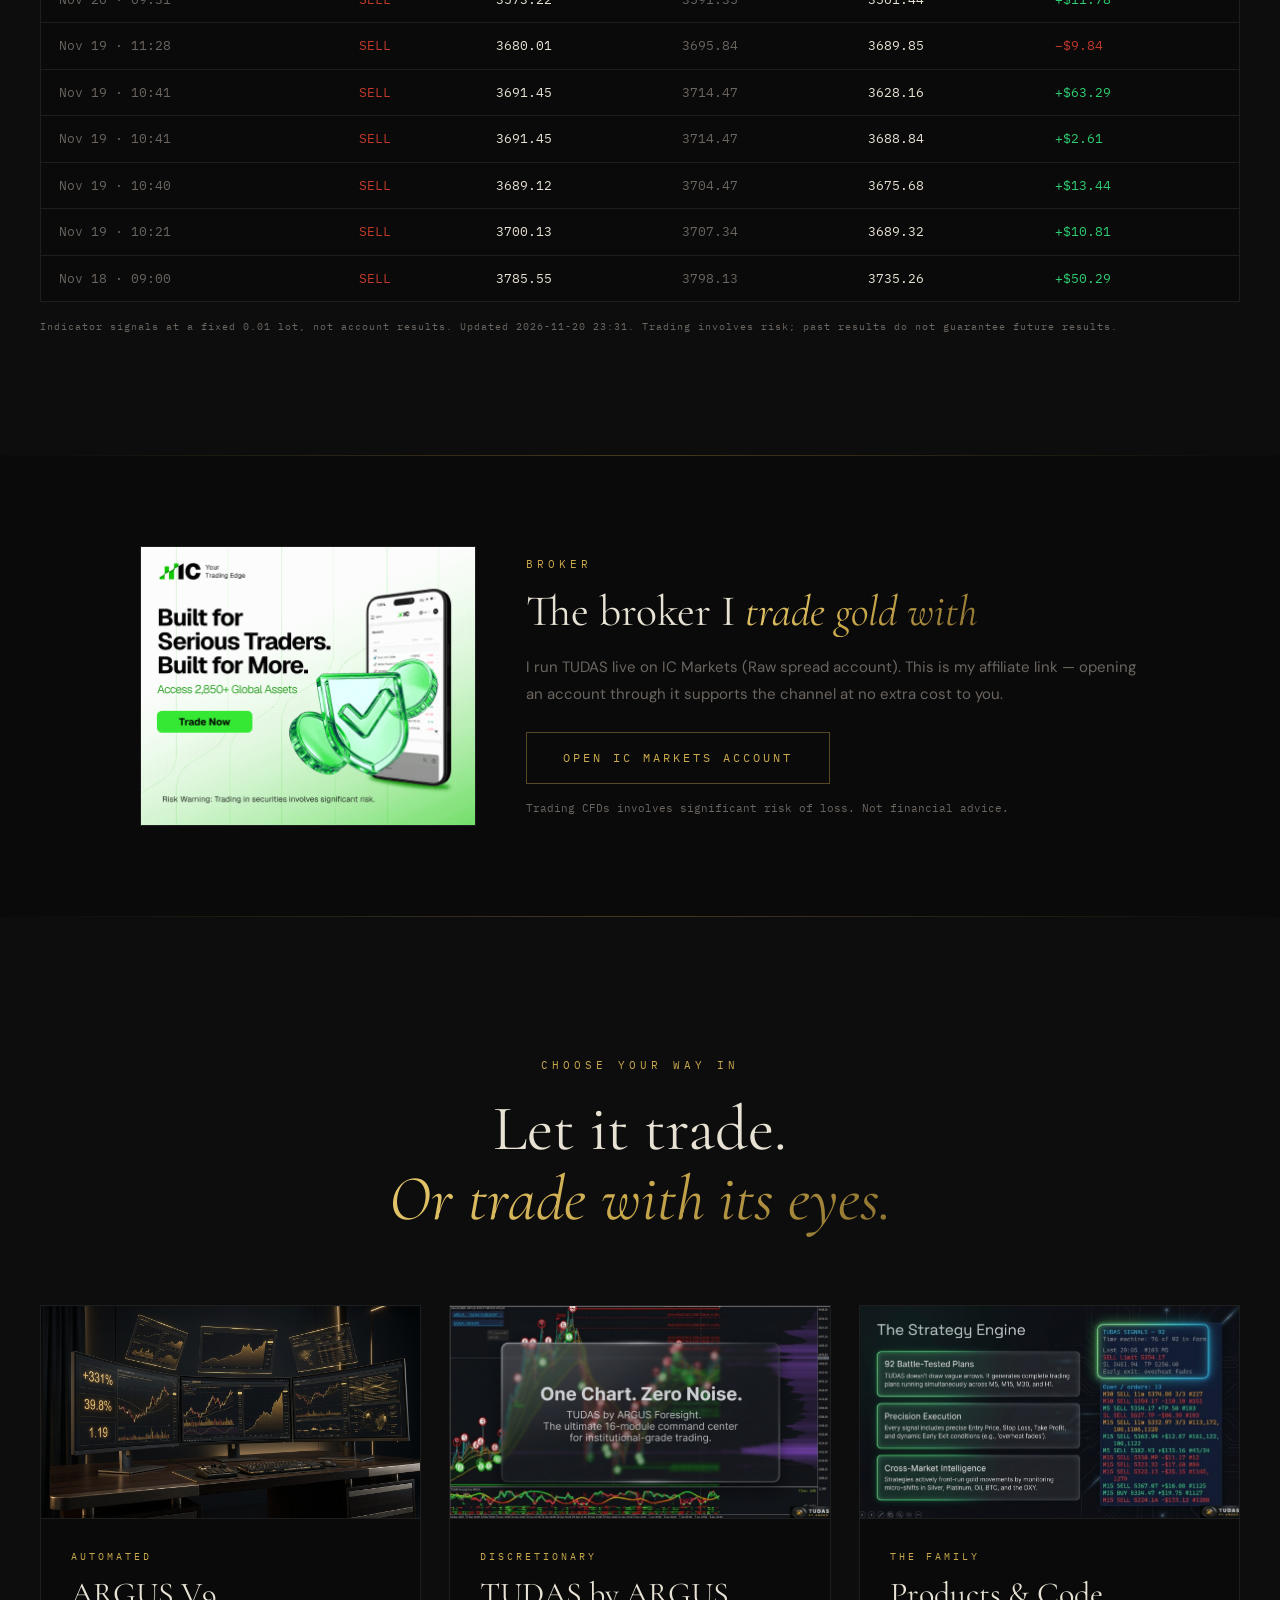
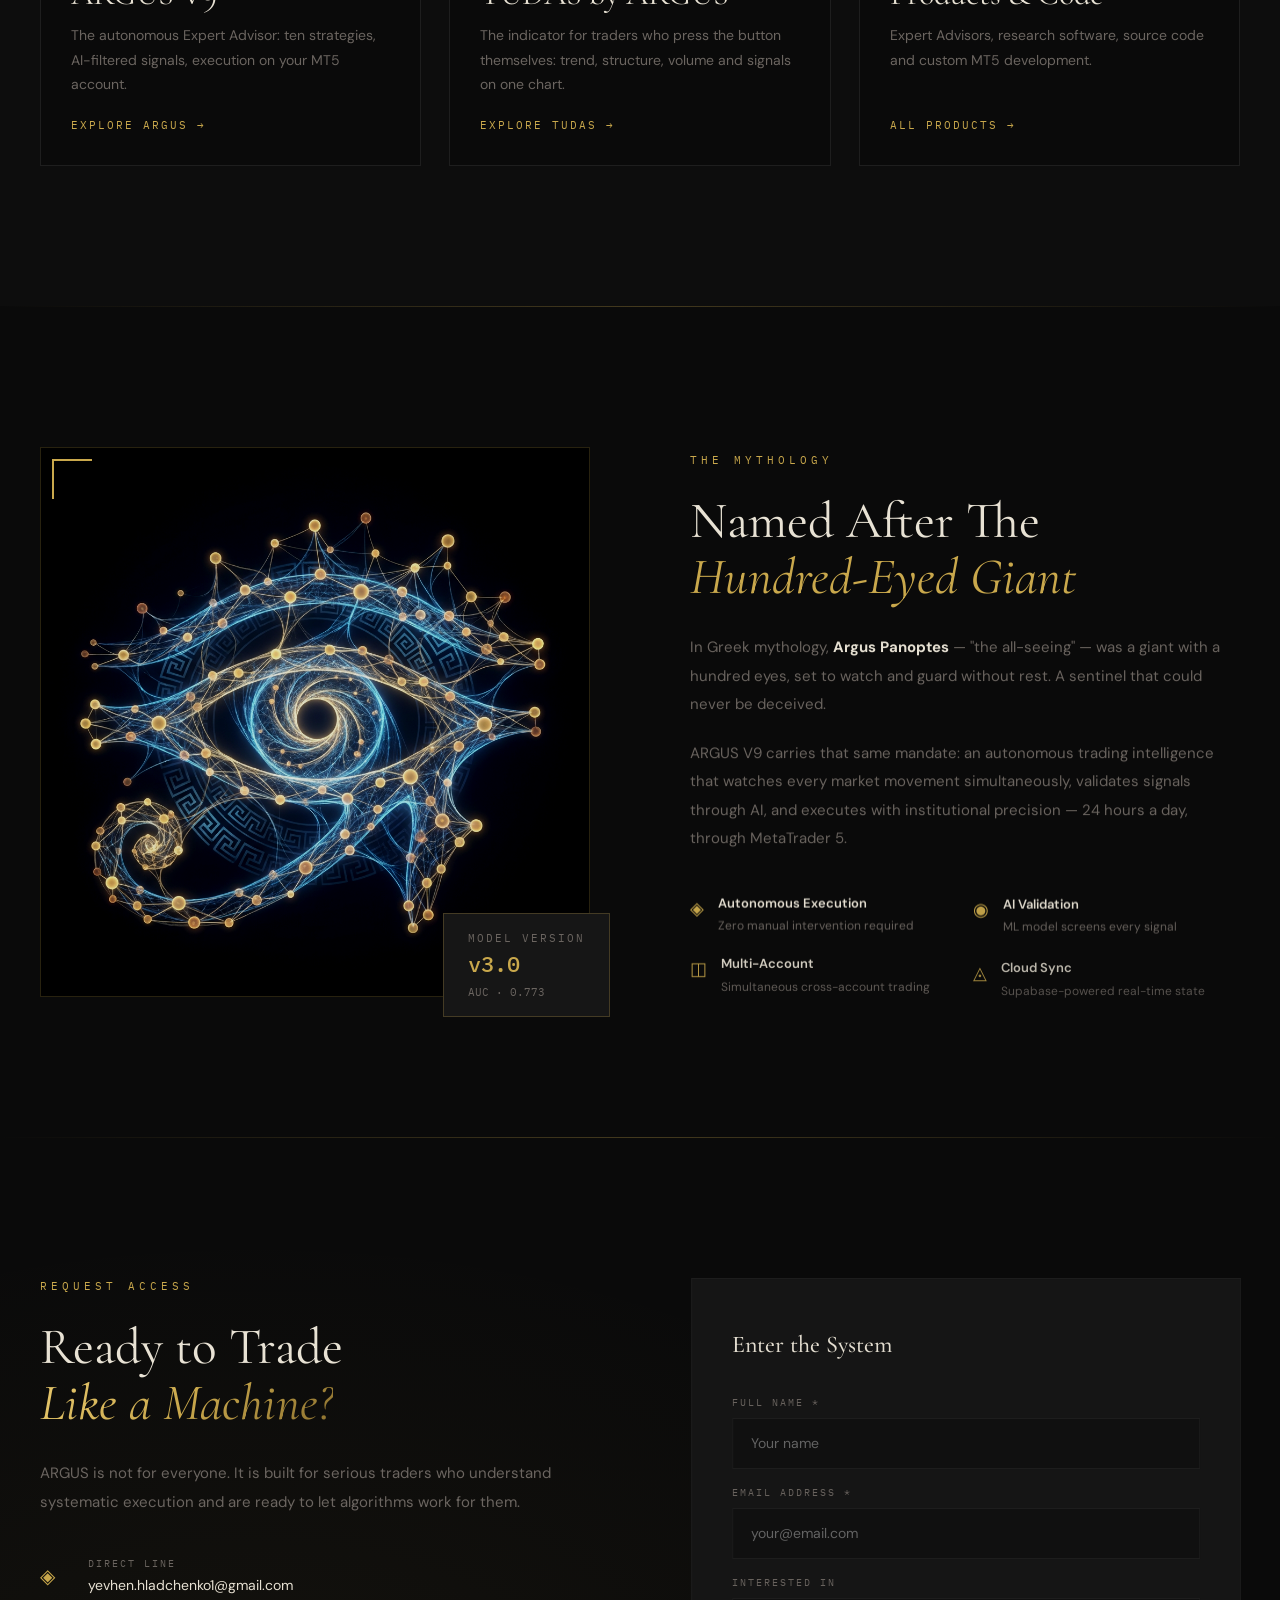
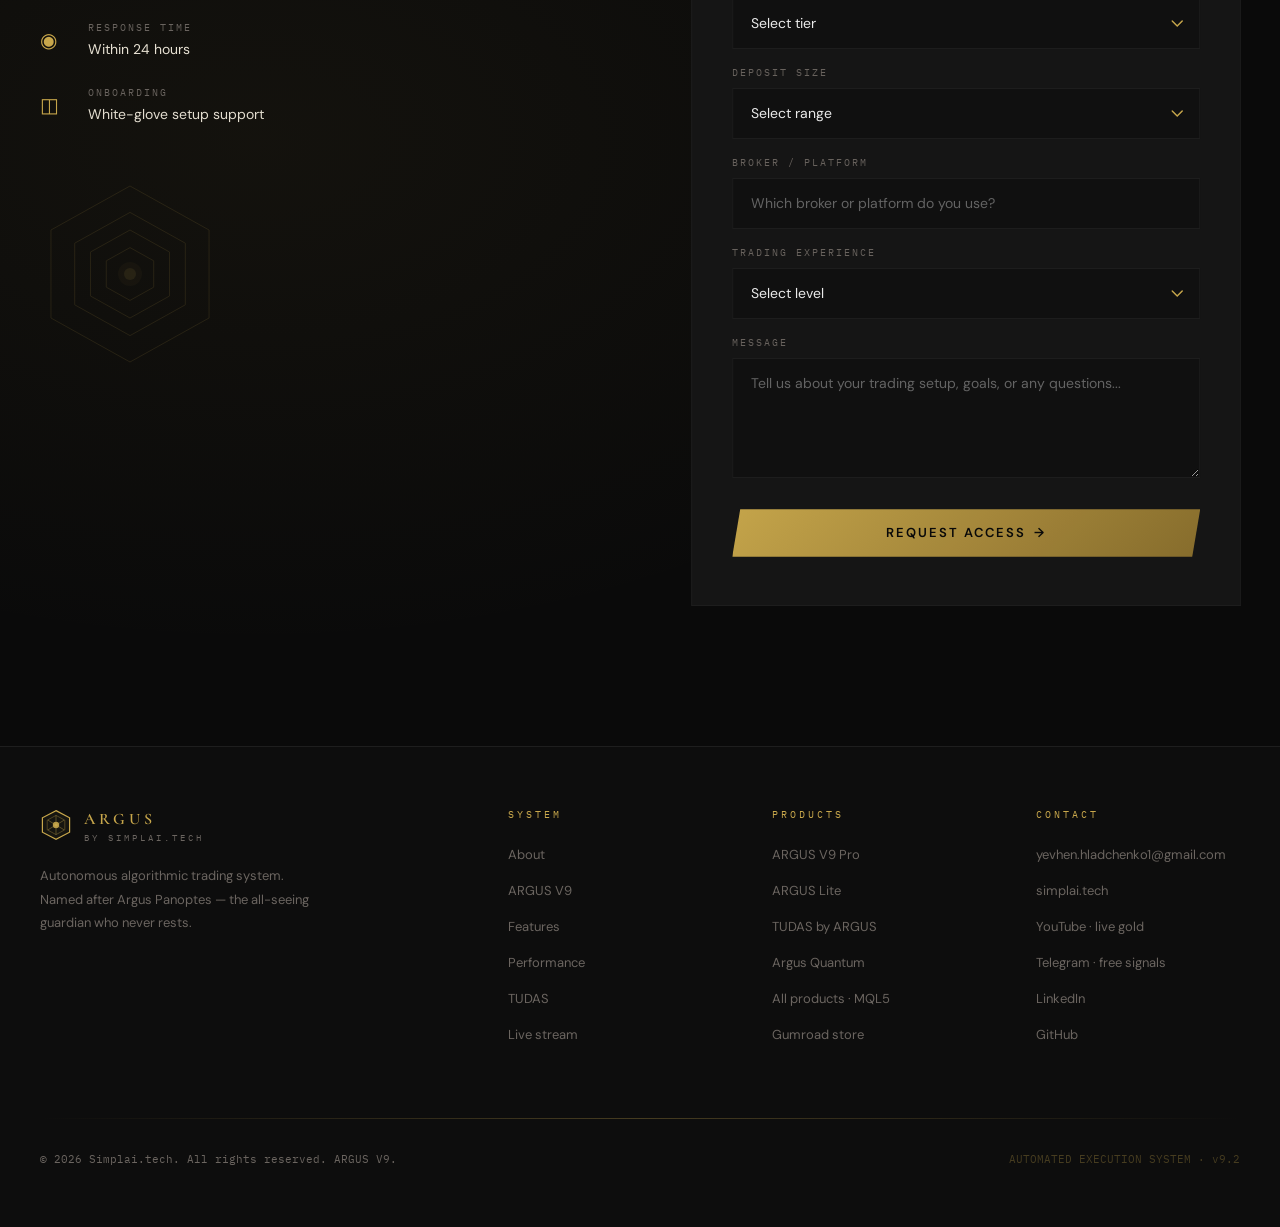
==== commit 5130f44b: "Black Friday banner (auto 27.11-01.12 ET)" ====
--- a/argus/index.html
+++ b/argus/index.html
@@ -127,4 +127,4 @@
 		<div id="root"></div>
 	
 
-</body></html>+<script src="/bf-banner.js" defer></script></body></html>
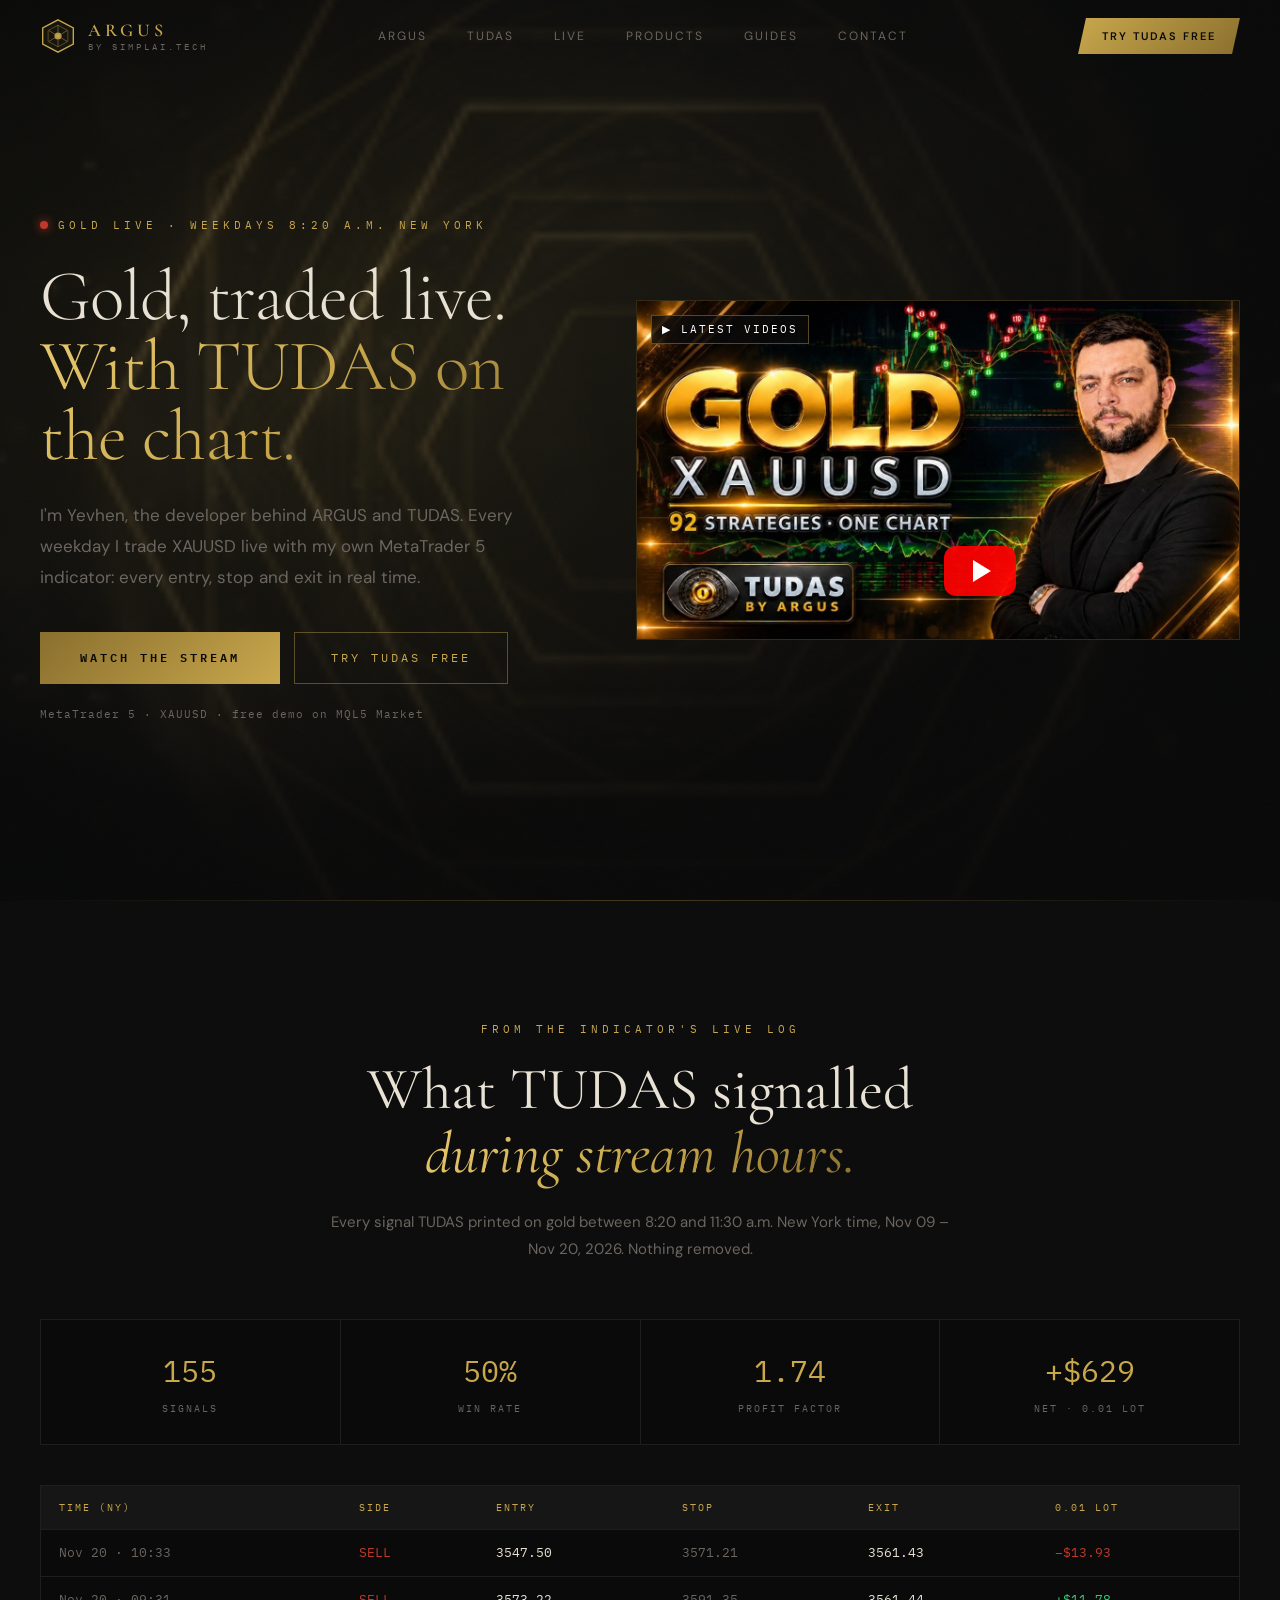
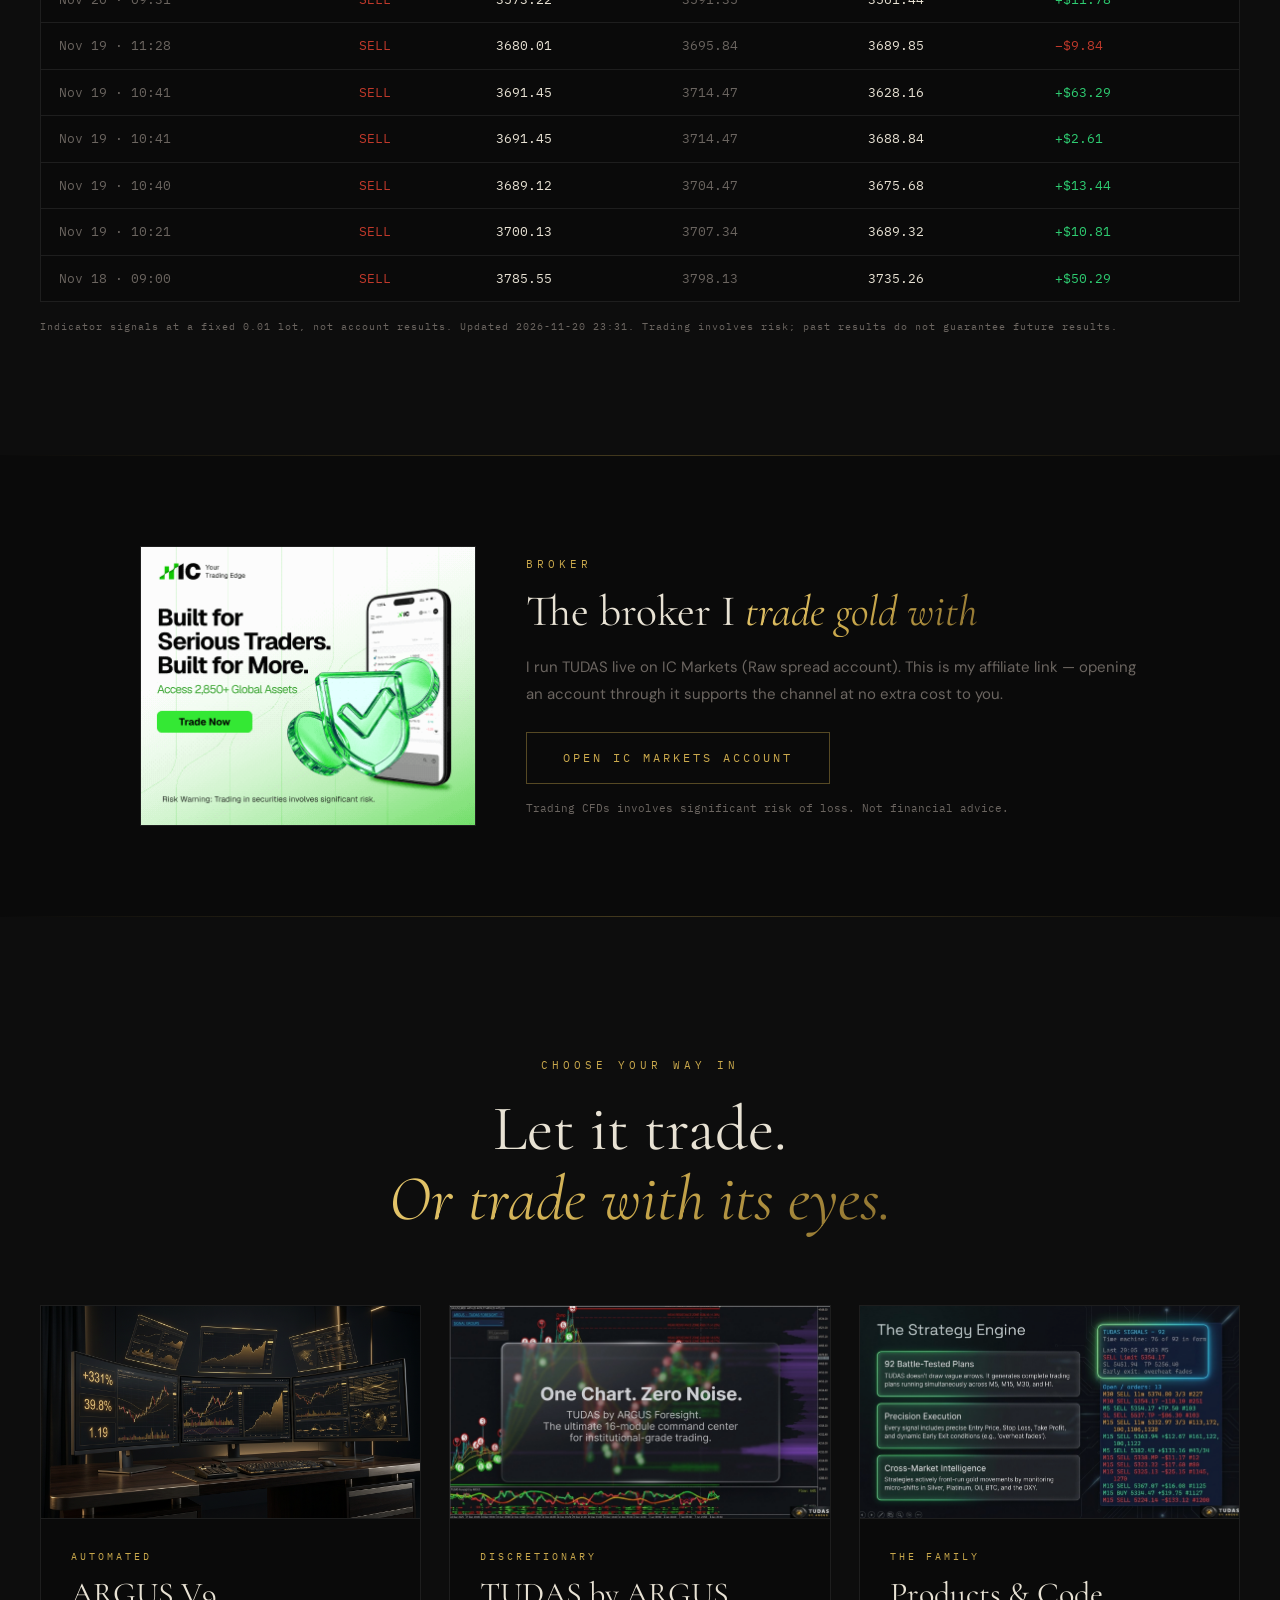
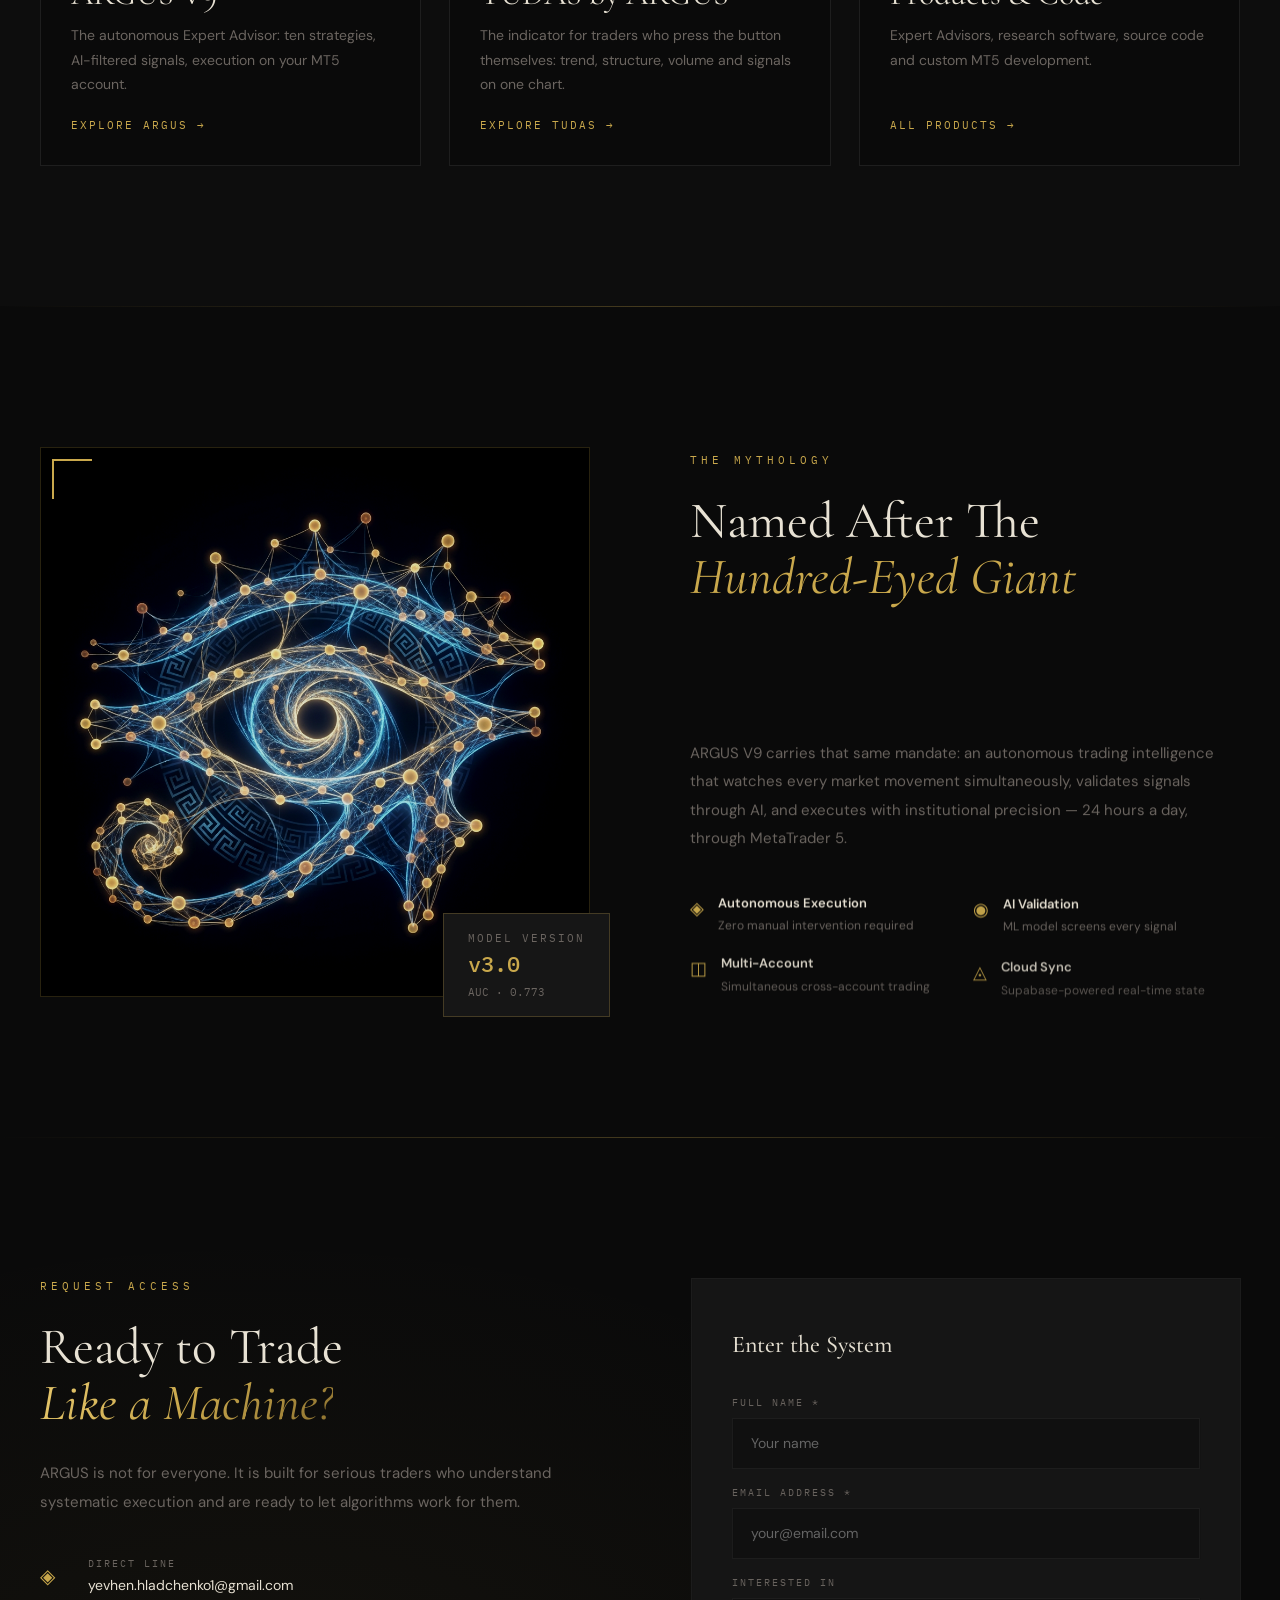
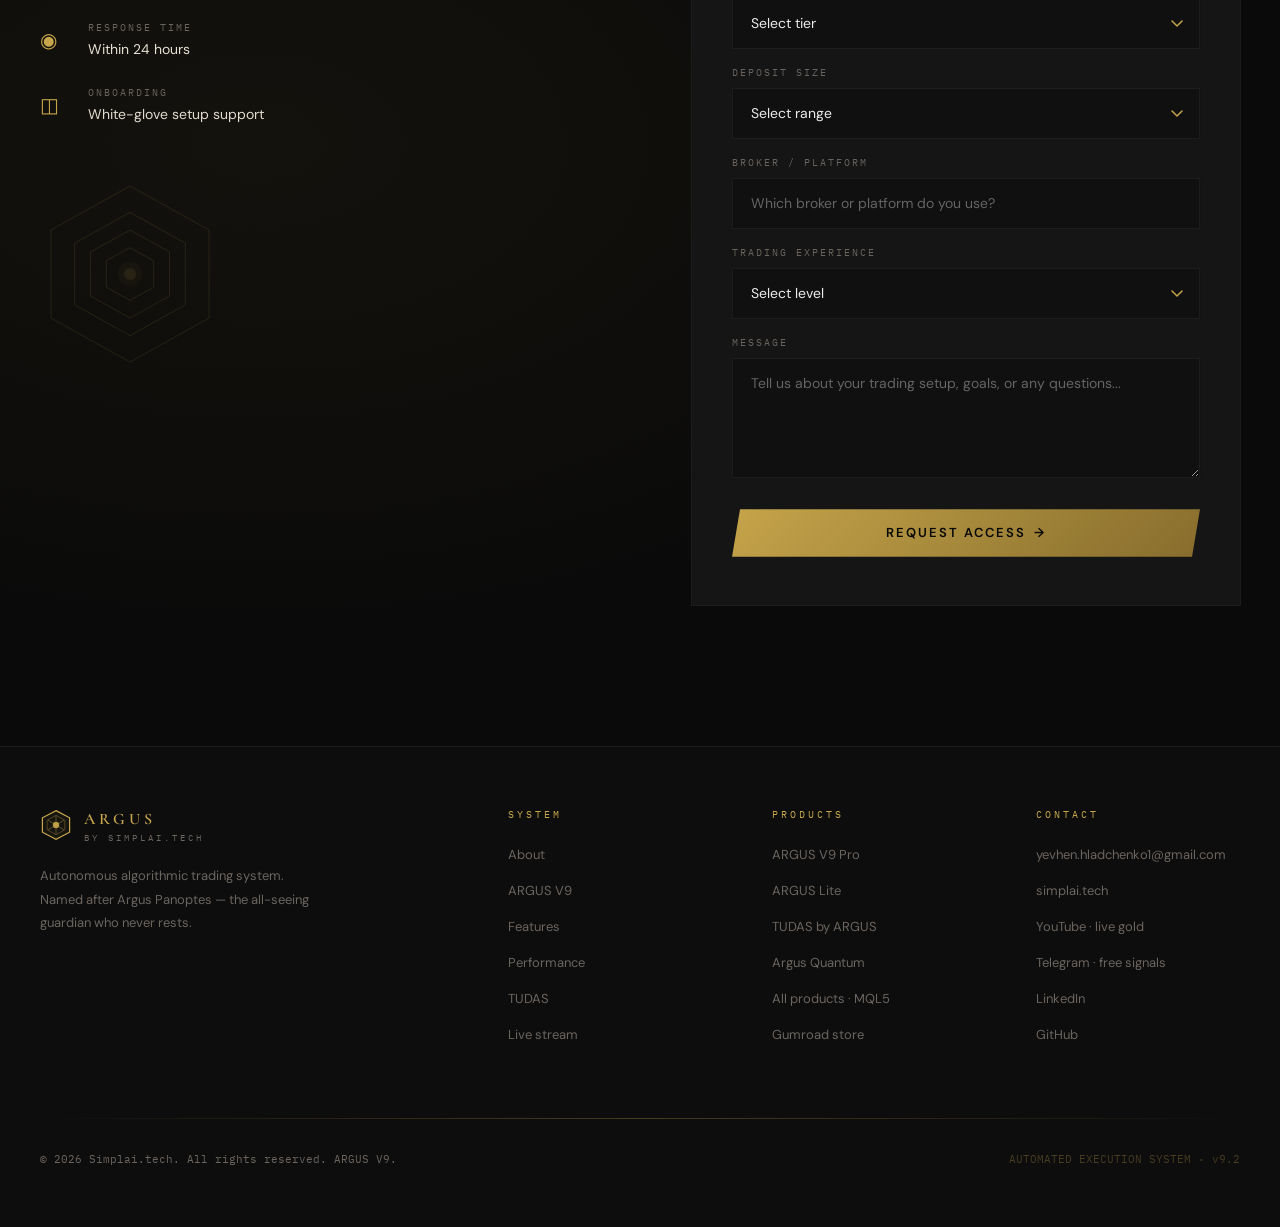
==== commit 1031853a: "TUDAS page: GOLD PULSE PREMIUM link (Telegram Stars)" ====
--- a/argus/index.html
+++ b/argus/index.html
@@ -117,7 +117,7 @@
 			]
 		}
 		</script>
-		<script type="module" crossorigin="" src="/assets/index-C-zP-TEq.js"></script>
+		<script type="module" crossorigin="" src="/assets/index-BbNmYvFI.js"></script>
 		<link rel="modulepreload" crossorigin="" href="/assets/react-BYOhtk1D.js">
 		<link rel="modulepreload" crossorigin="" href="/assets/icons-CG9duShP.js">
 		<link rel="modulepreload" crossorigin="" href="/assets/gsap-I1jVCVBc.js">
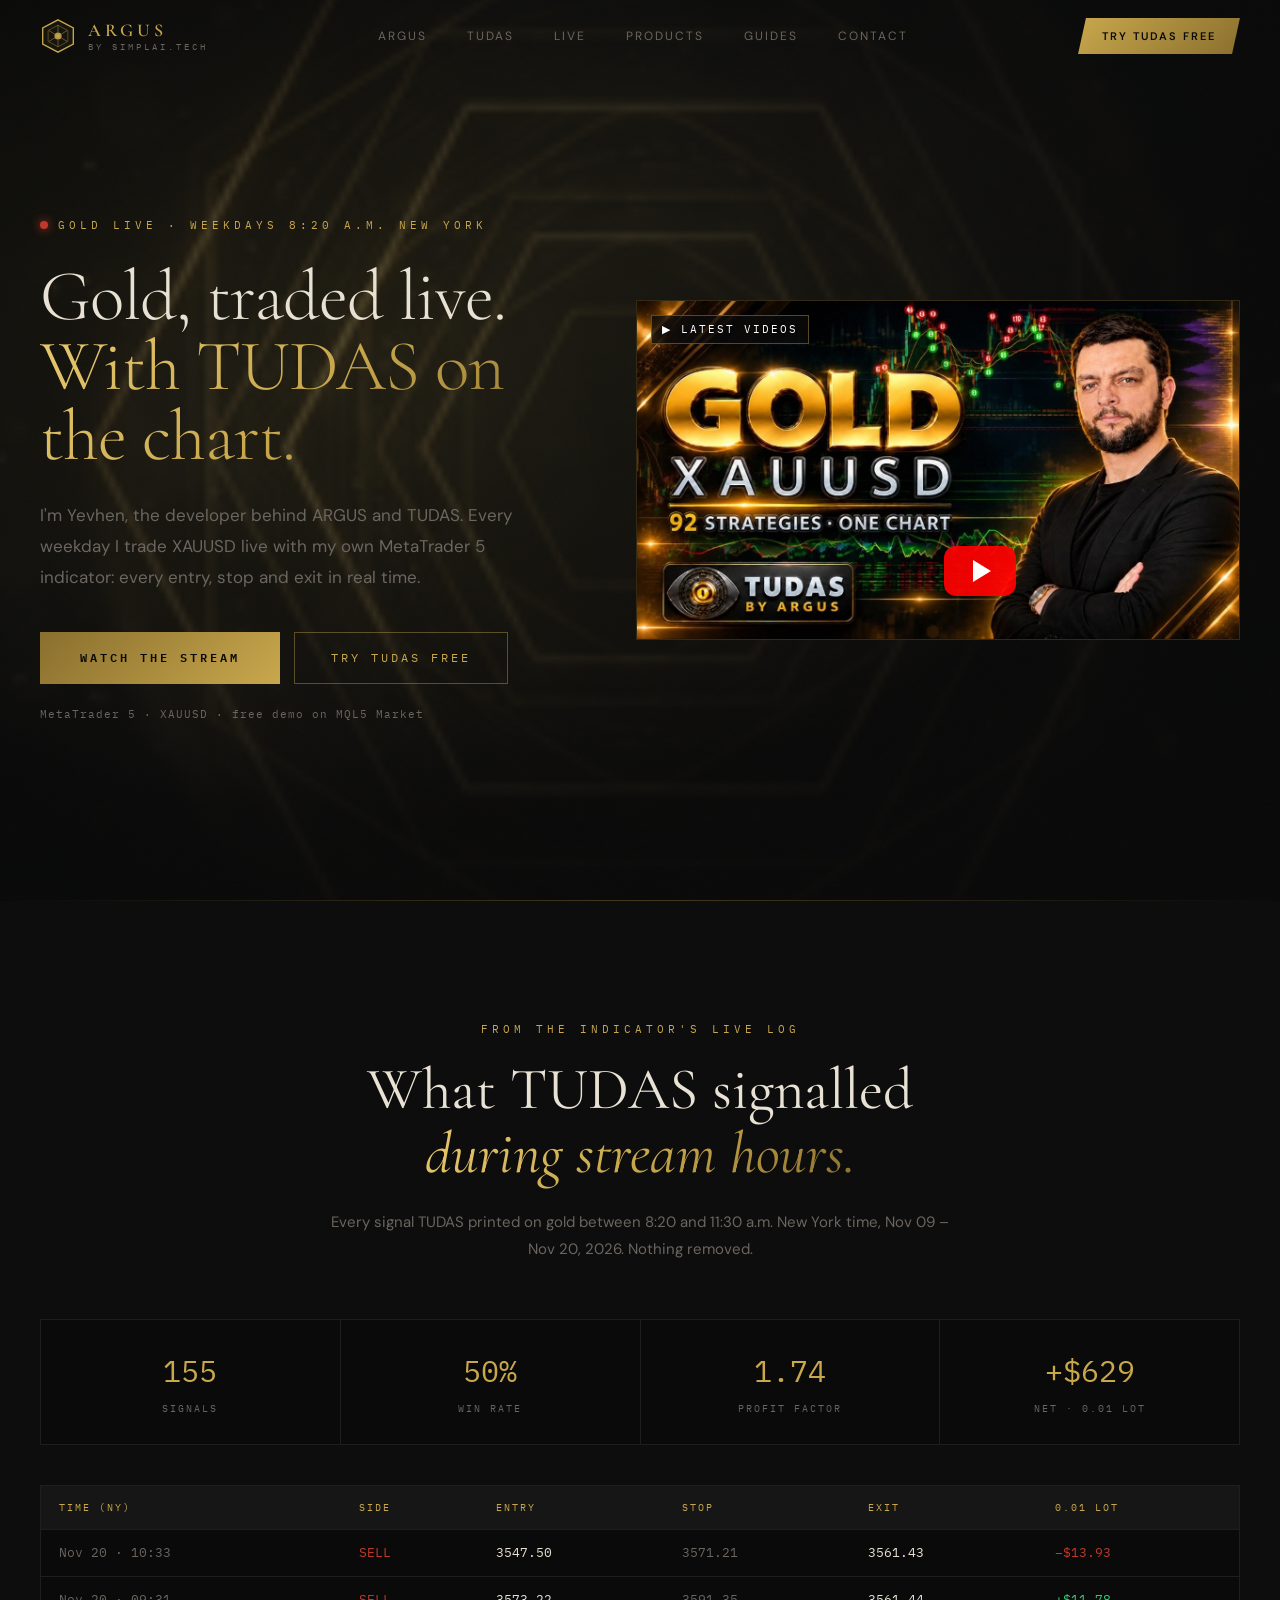
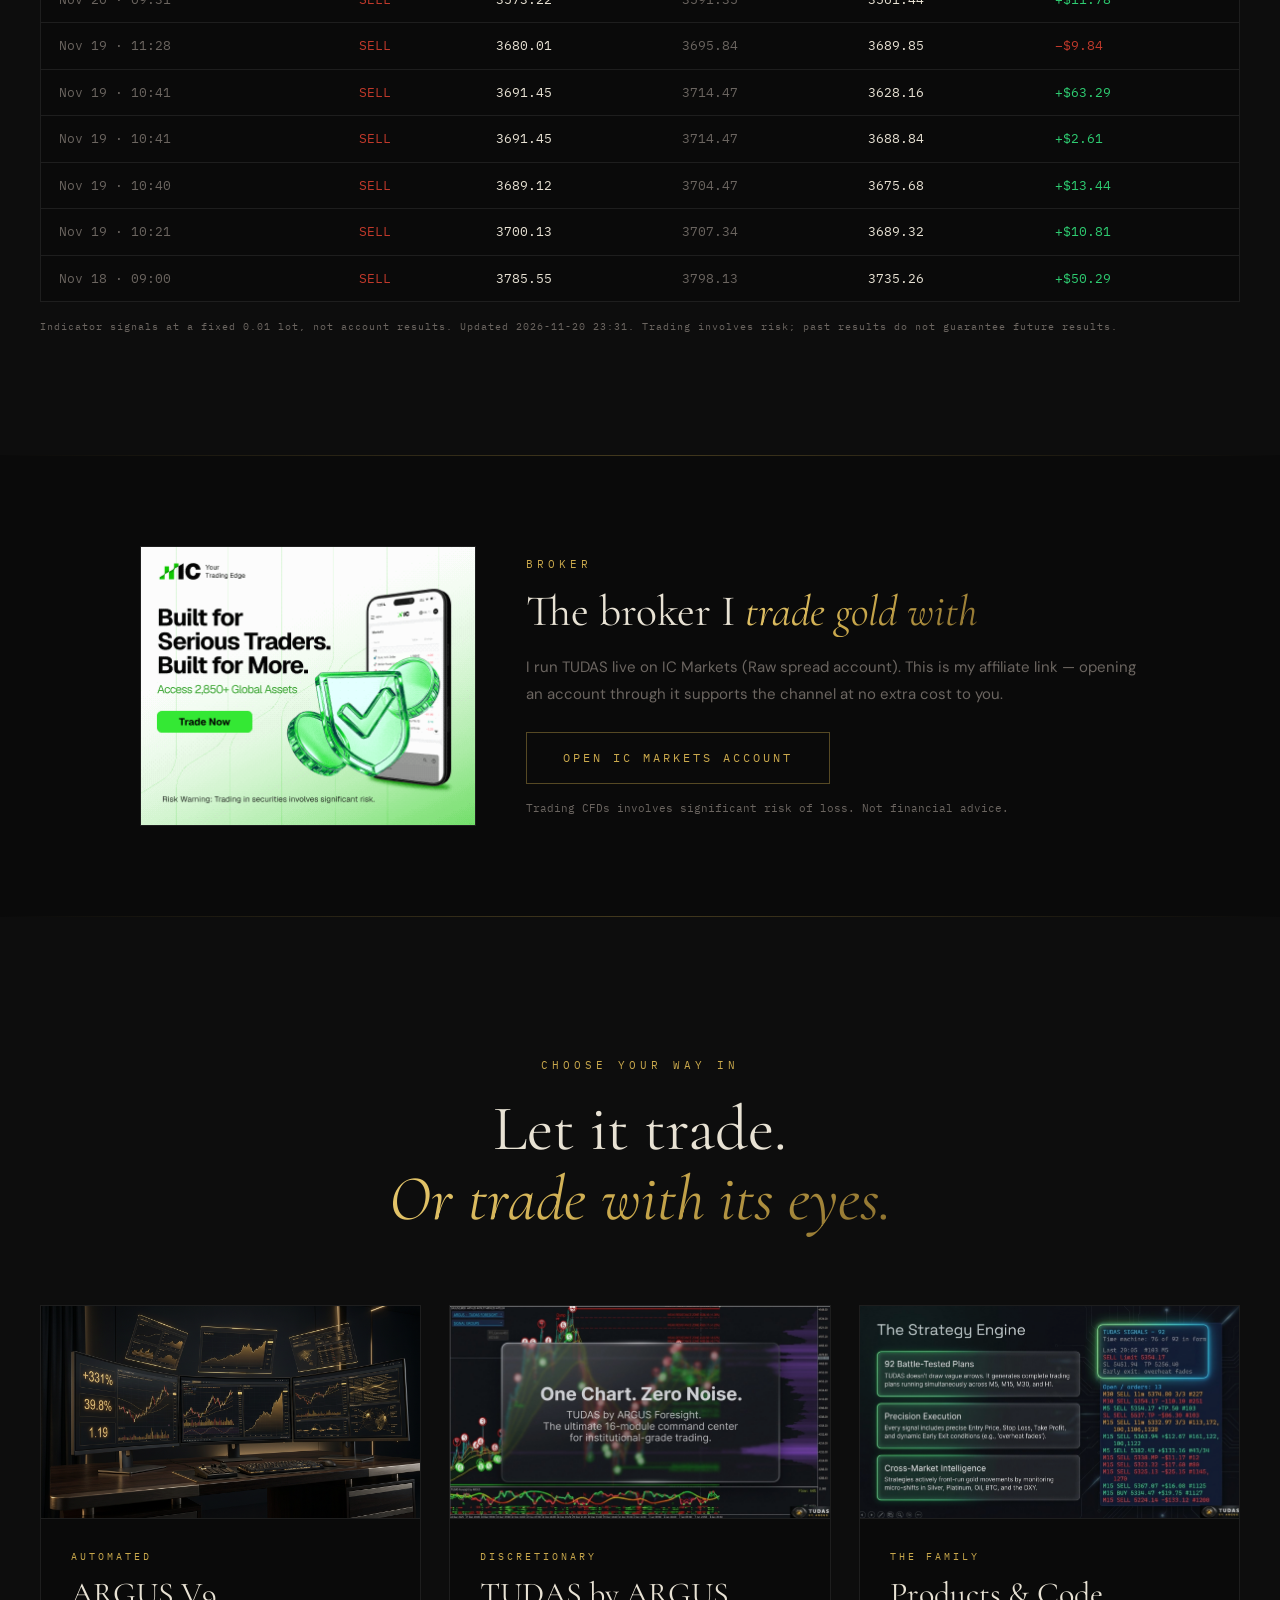
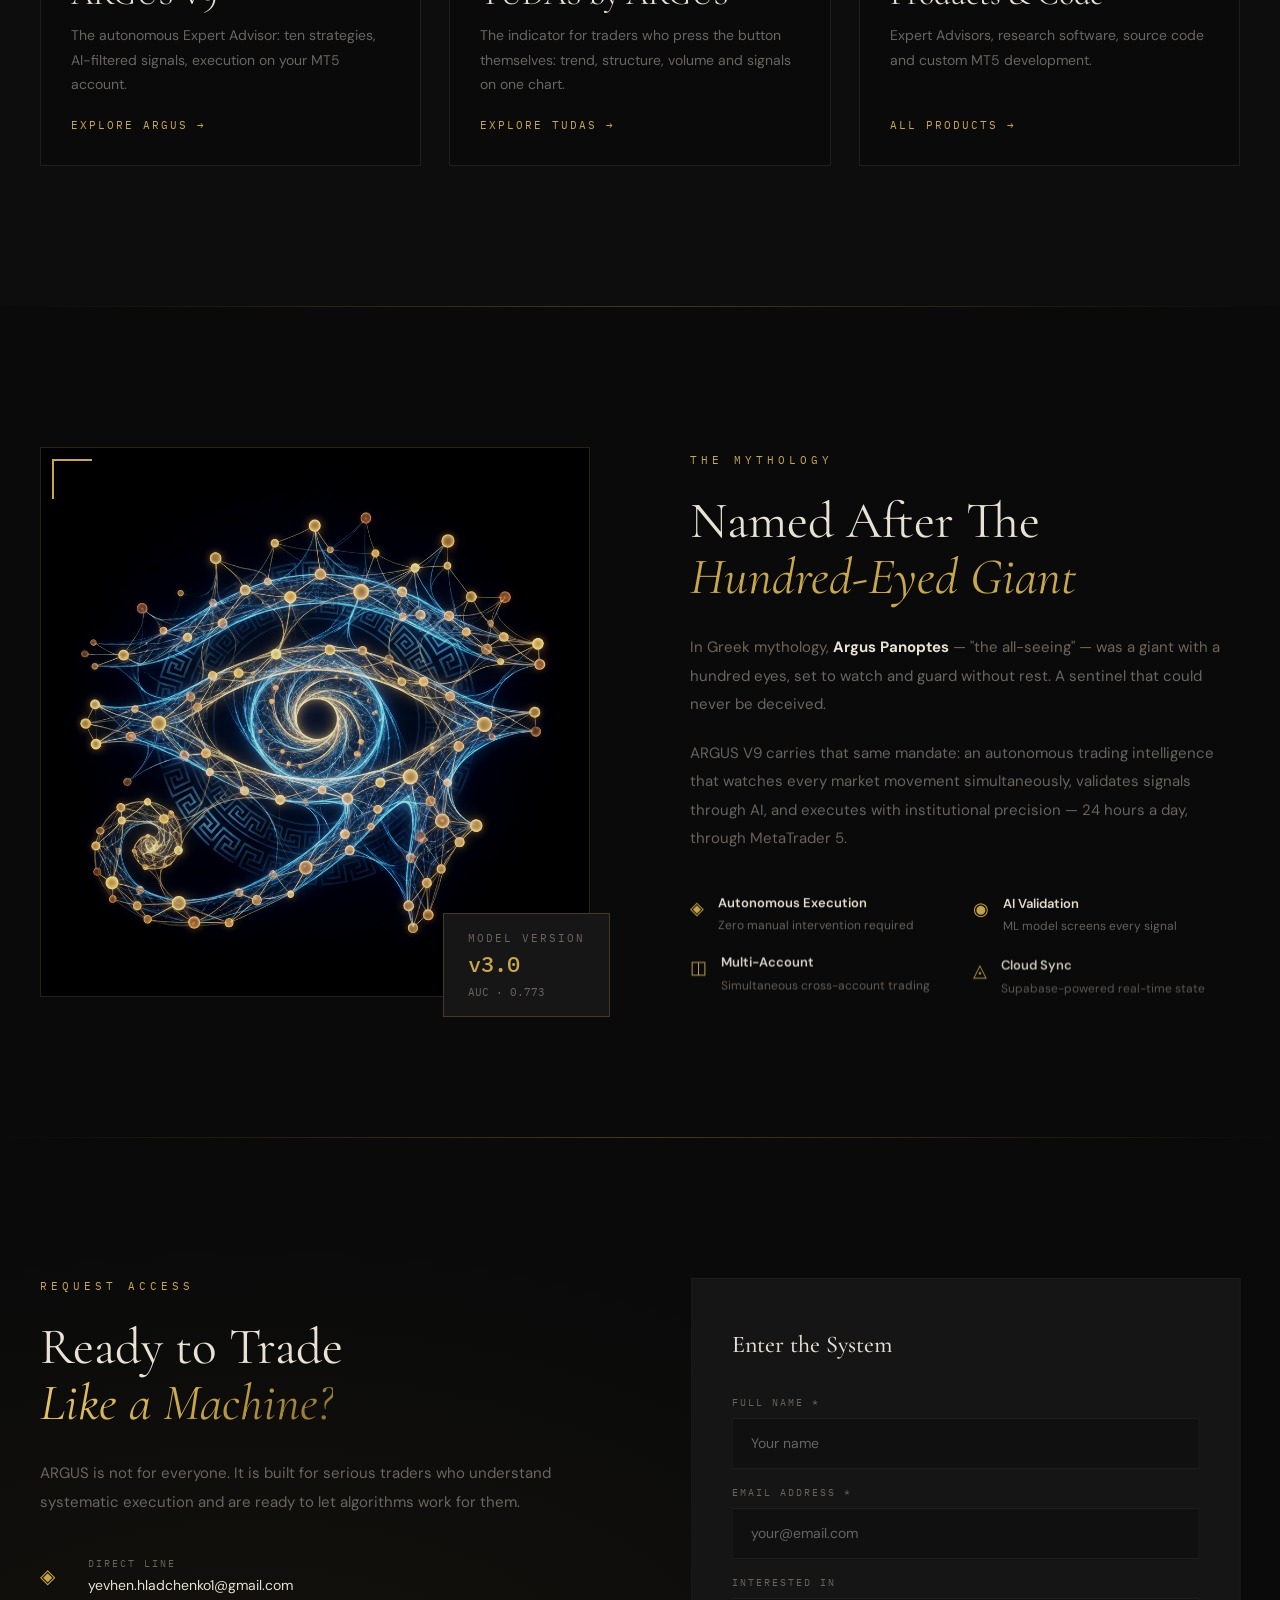
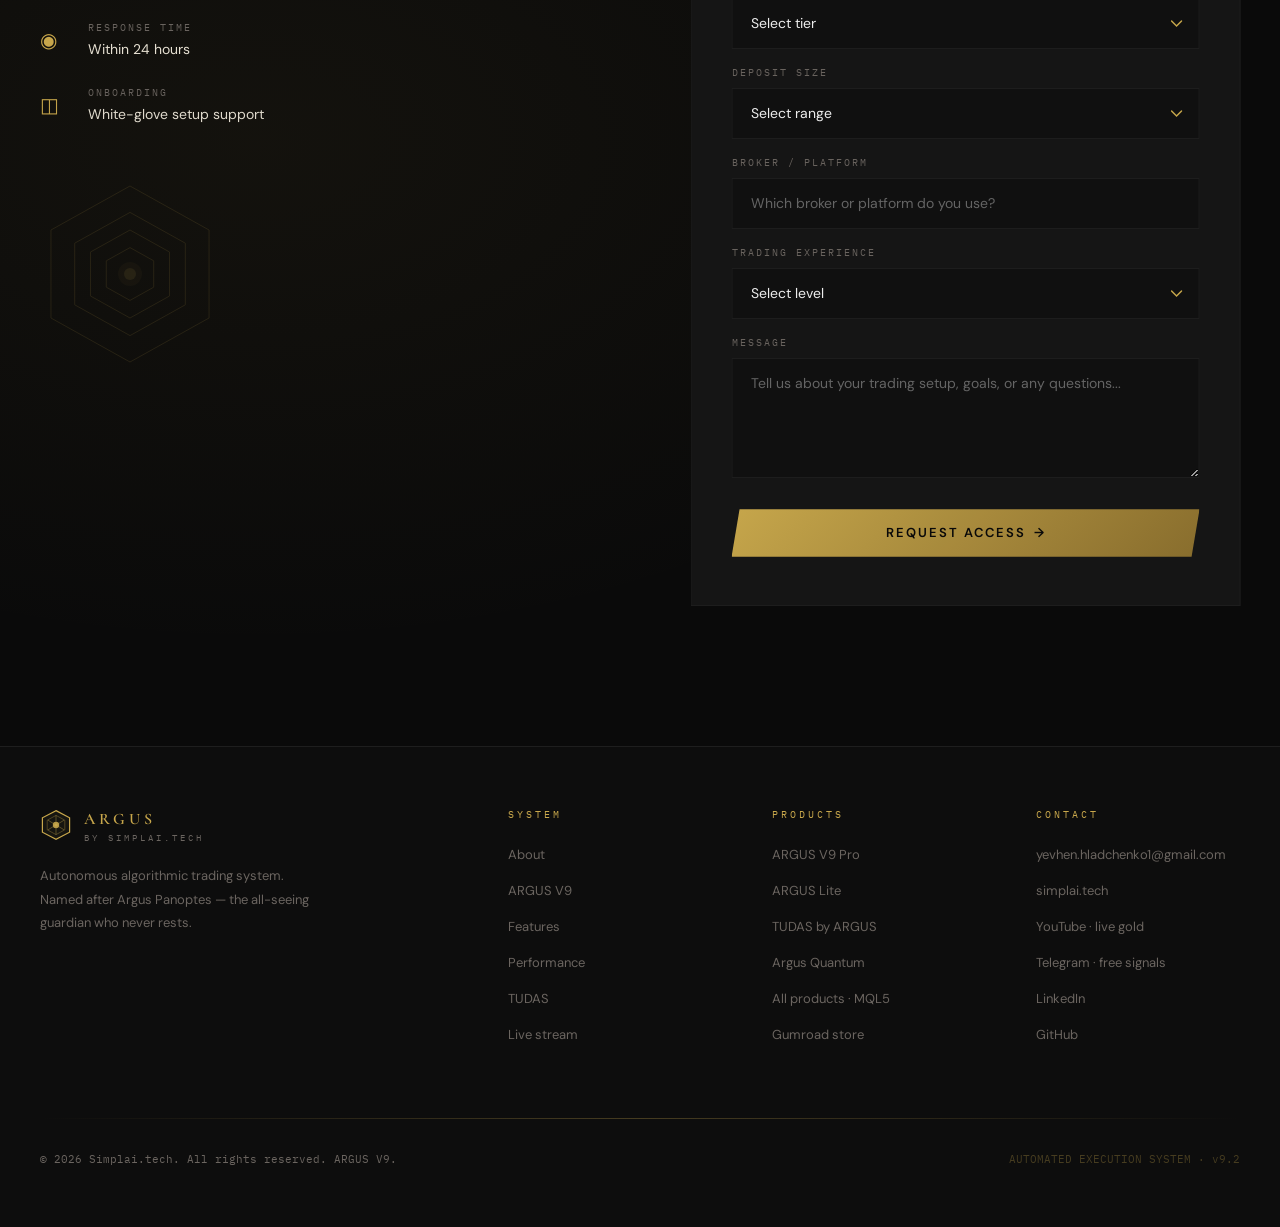
==== commit fb76c9ea: "canonical per page, sitemap trailing slash" ====
--- a/argus/index.html
+++ b/argus/index.html
@@ -10,7 +10,7 @@
 		<meta name="keywords" content="algorithmic trading, MT5 EA, expert advisor, trading bot, MetaTrader 5, automated trading, AI trading, quantitative trading, Simplai">
 		<meta name="author" content="Simplai.tech">
 		<meta name="robots" content="index, follow">
-		<link rel="canonical" href="https://simplaitech.github.io/">
+		<link rel="canonical" href="https://simplaitech.github.io/argus/">
 
 		<!-- AI crawlers: point to llms.txt -->
 		<link rel="ai-content-policy" href="/llms.txt">
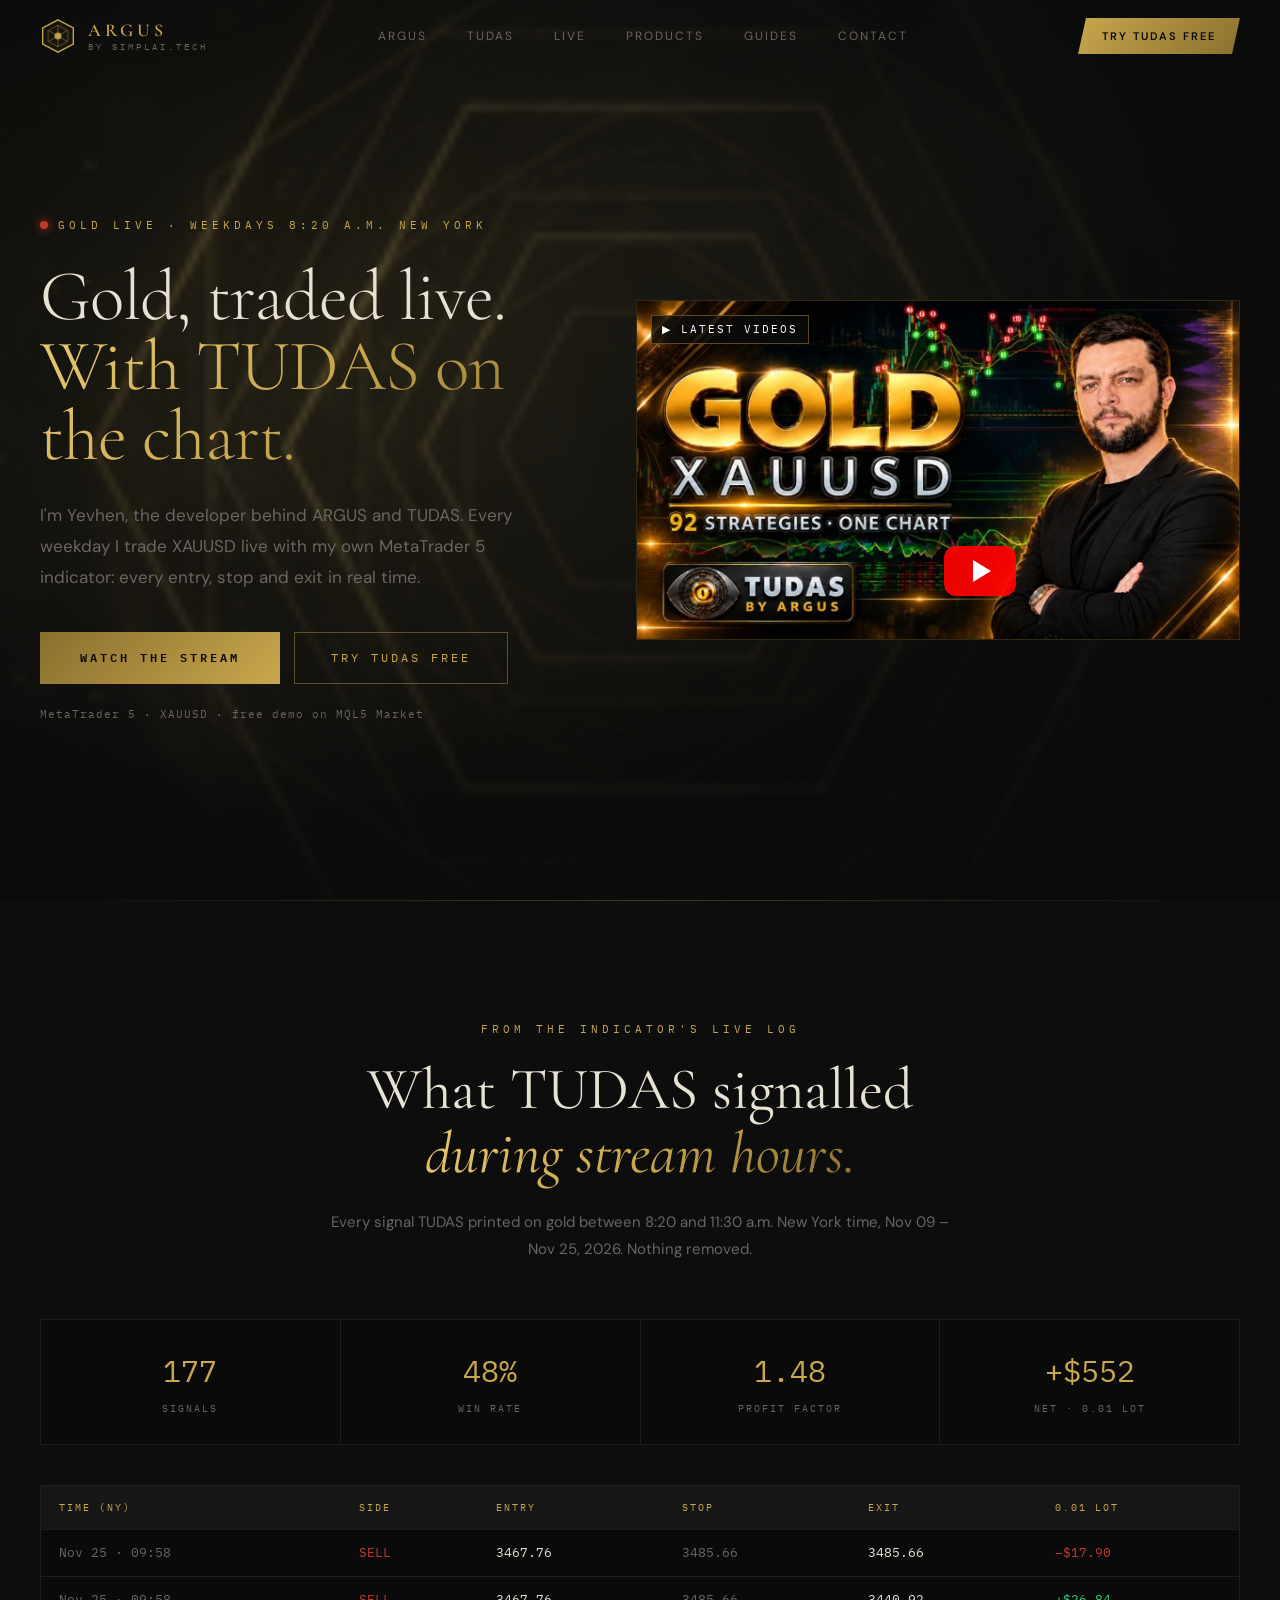
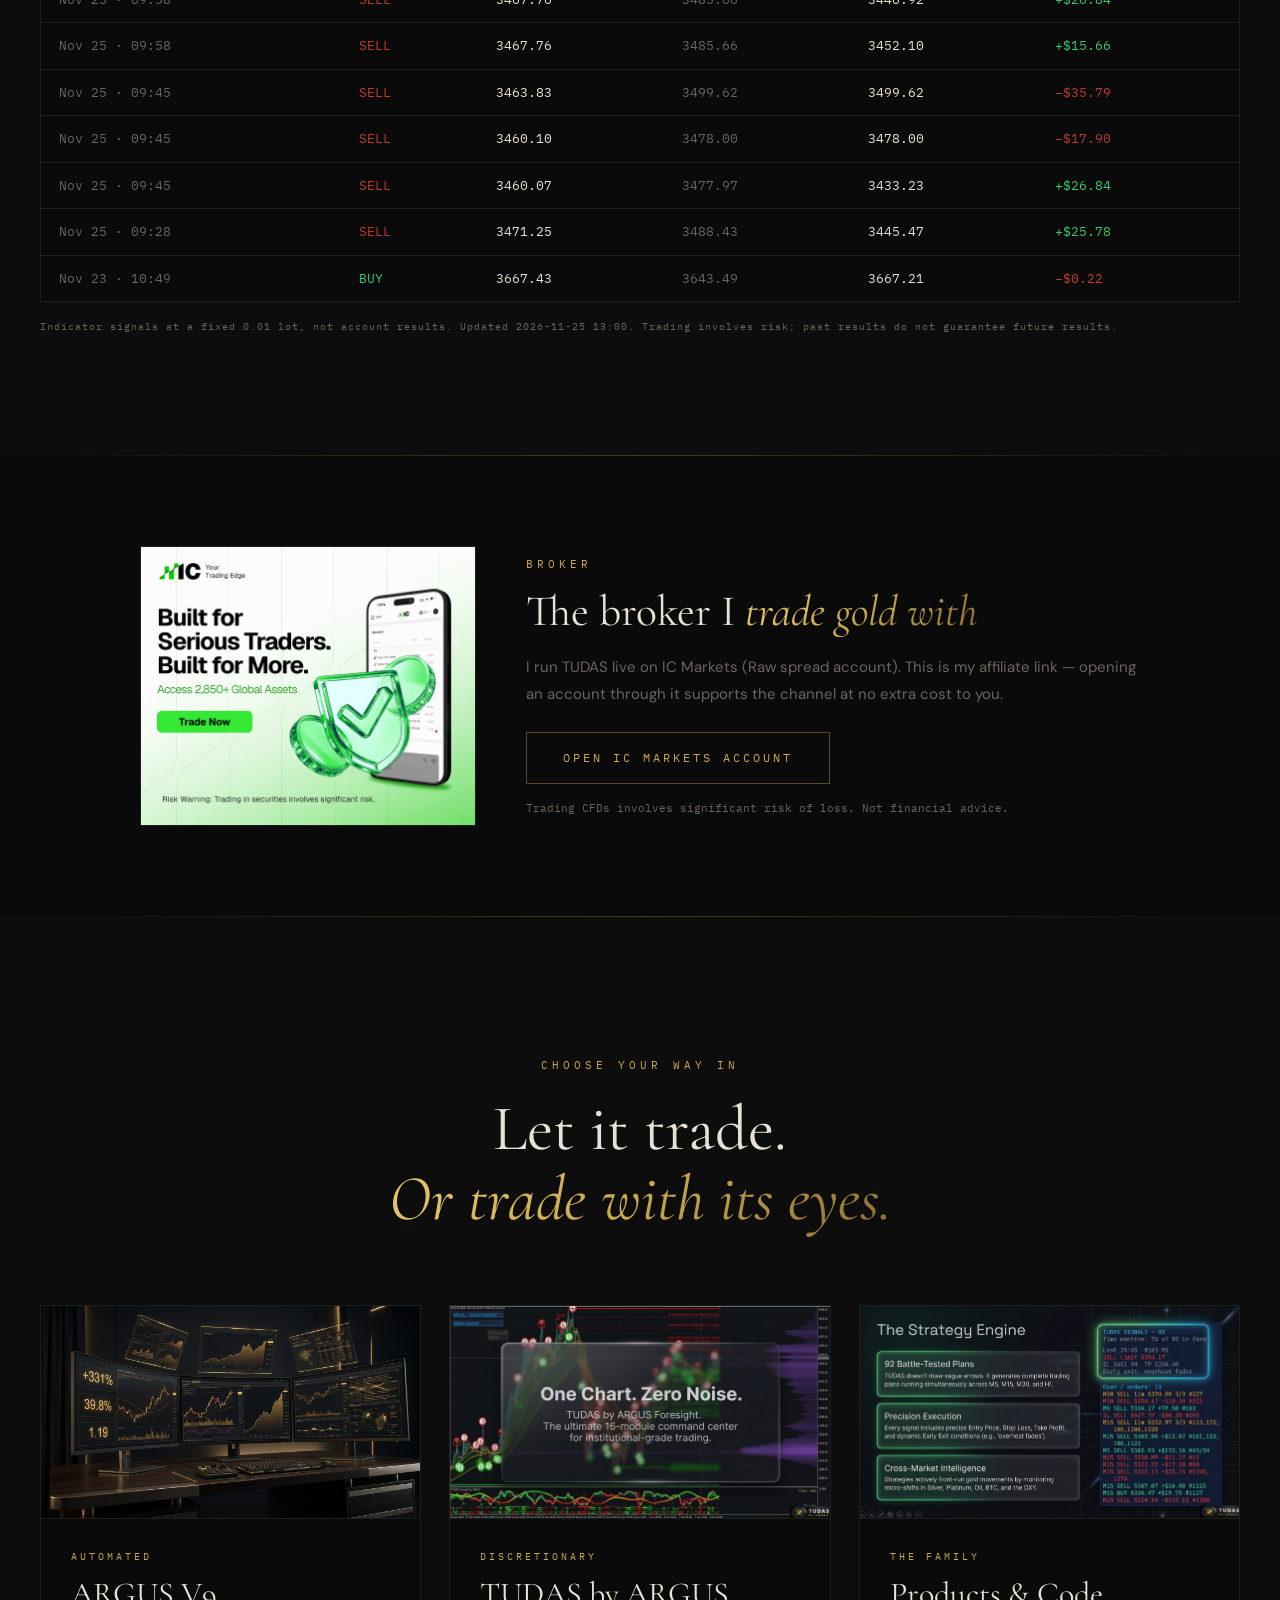
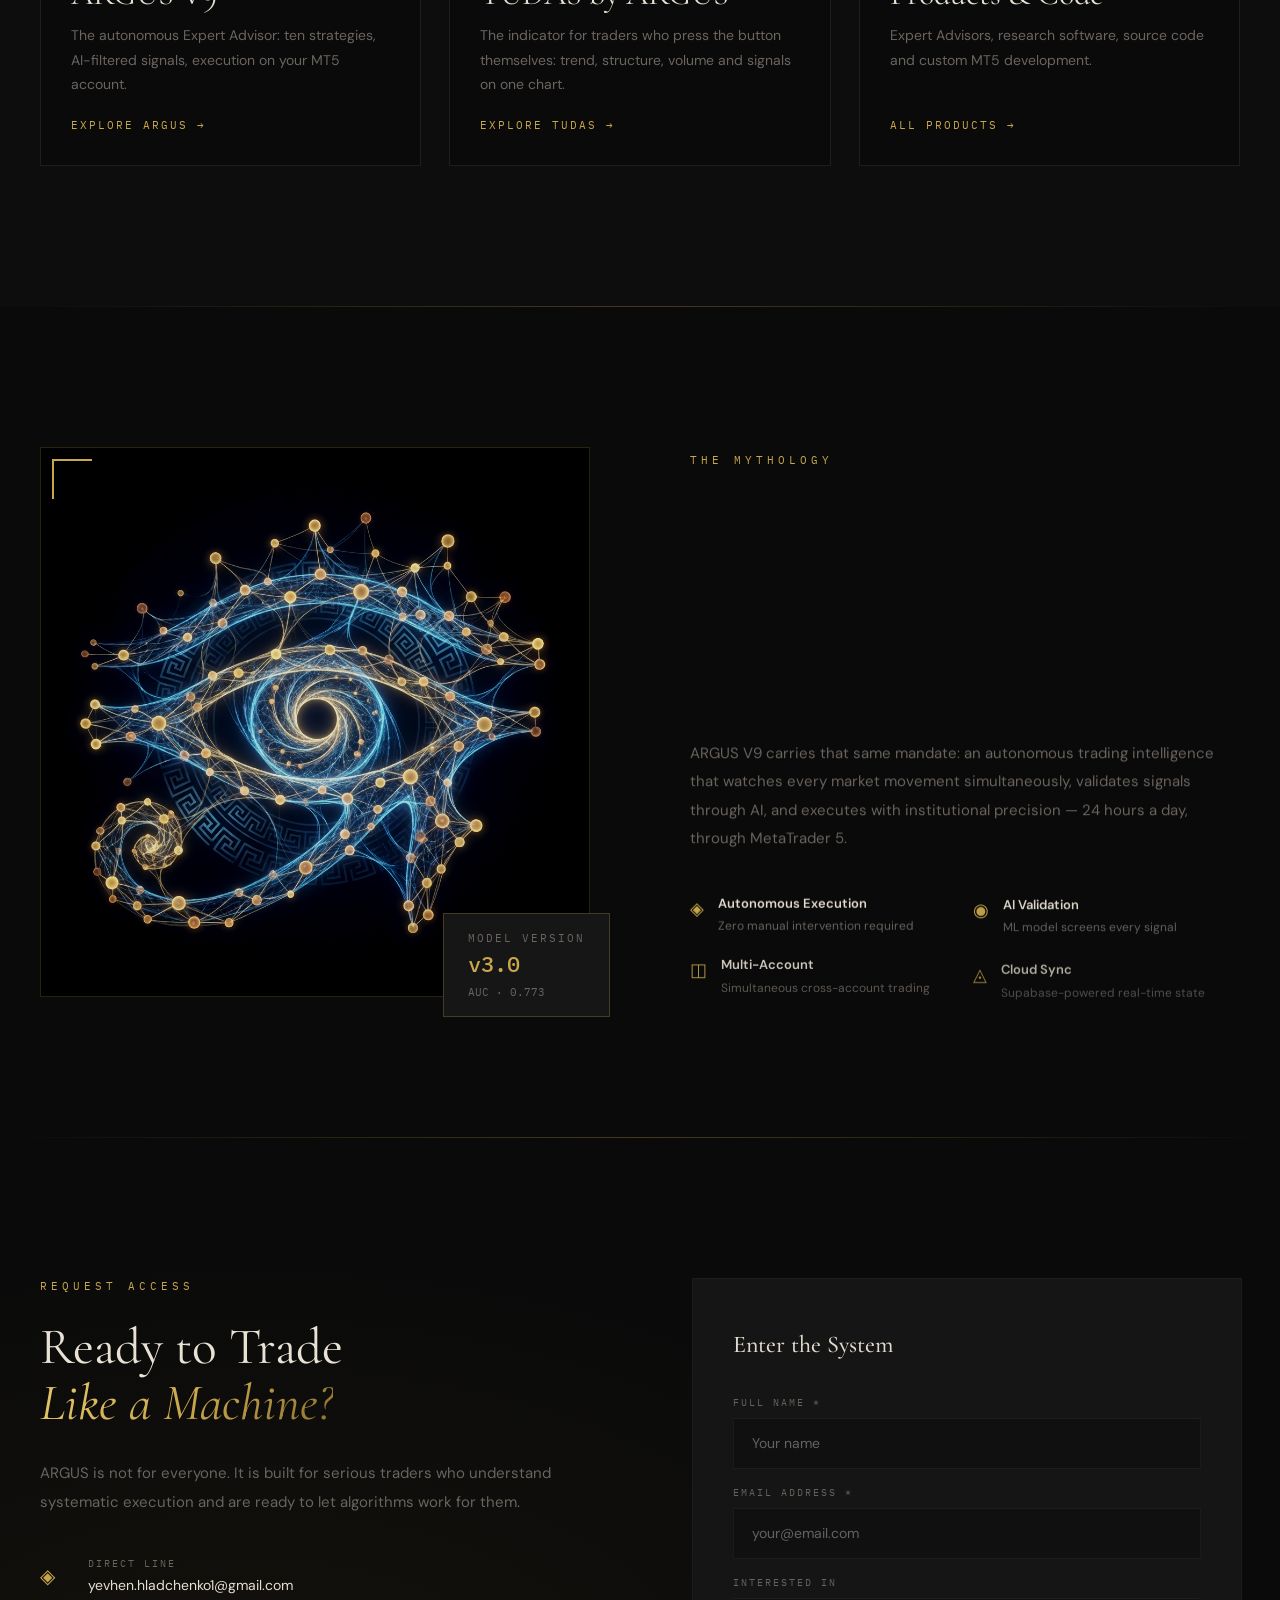
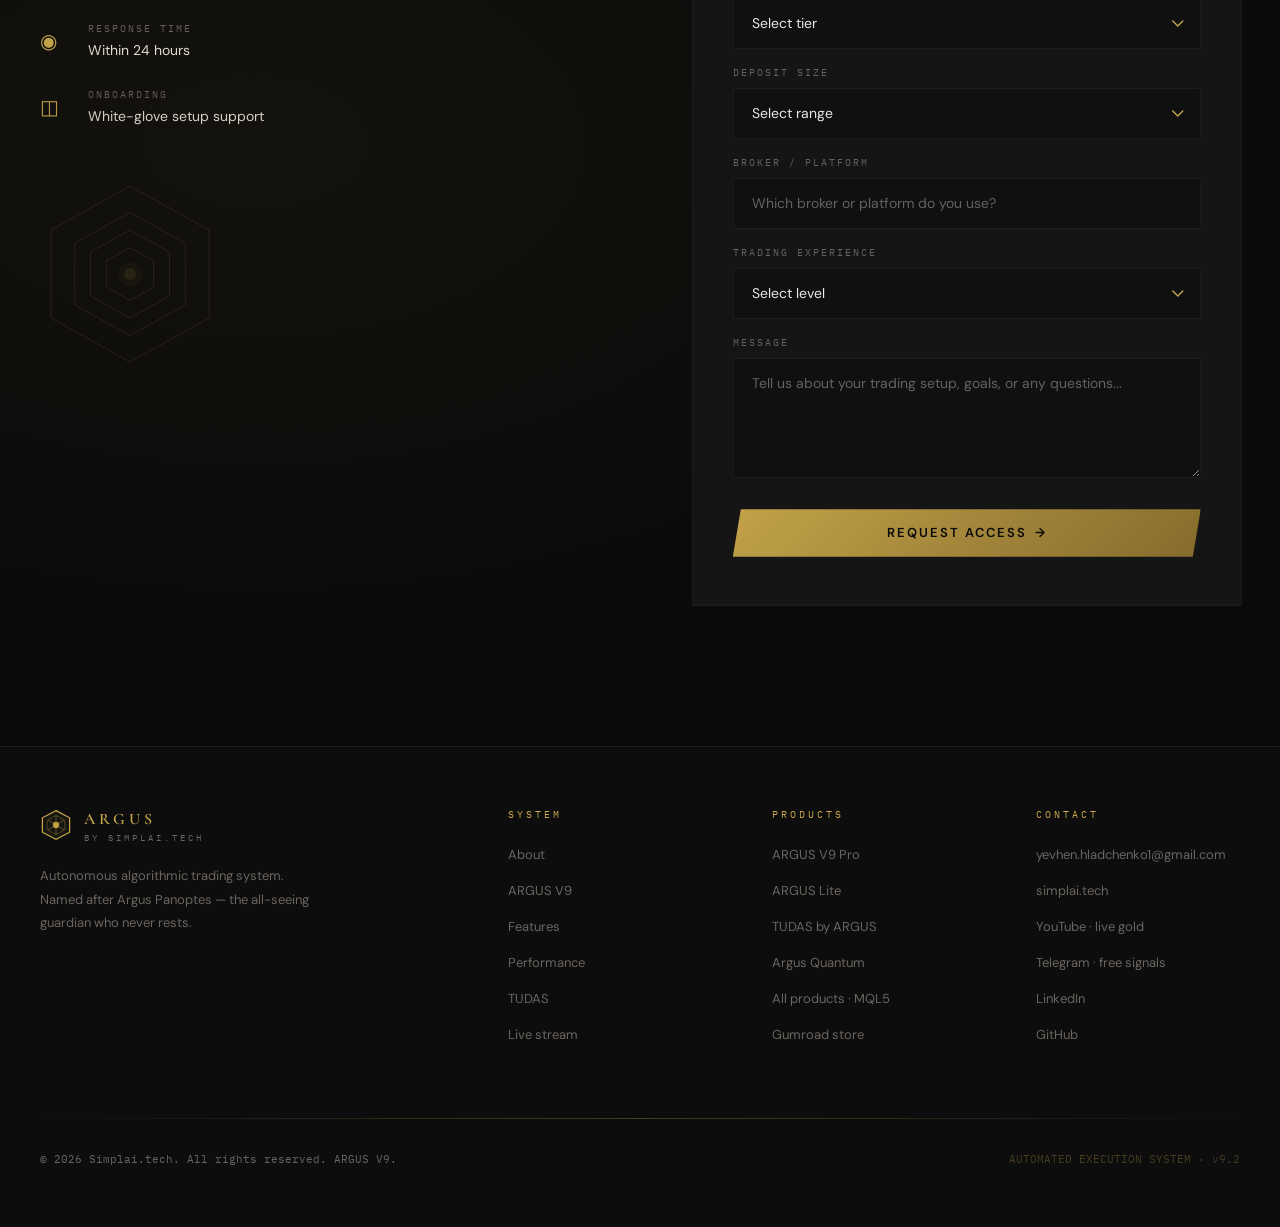
==== commit f1644ee8: "Guide: EMA ribbon" ====
--- a/argus/index.html
+++ b/argus/index.html
@@ -117,7 +117,7 @@
 			]
 		}
 		</script>
-		<script type="module" crossorigin="" src="/assets/index-BbNmYvFI.js"></script>
+		<script type="module" crossorigin="" src="/assets/index-Ds5tJYiq.js"></script>
 		<link rel="modulepreload" crossorigin="" href="/assets/react-BYOhtk1D.js">
 		<link rel="modulepreload" crossorigin="" href="/assets/icons-CG9duShP.js">
 		<link rel="modulepreload" crossorigin="" href="/assets/gsap-I1jVCVBc.js">
